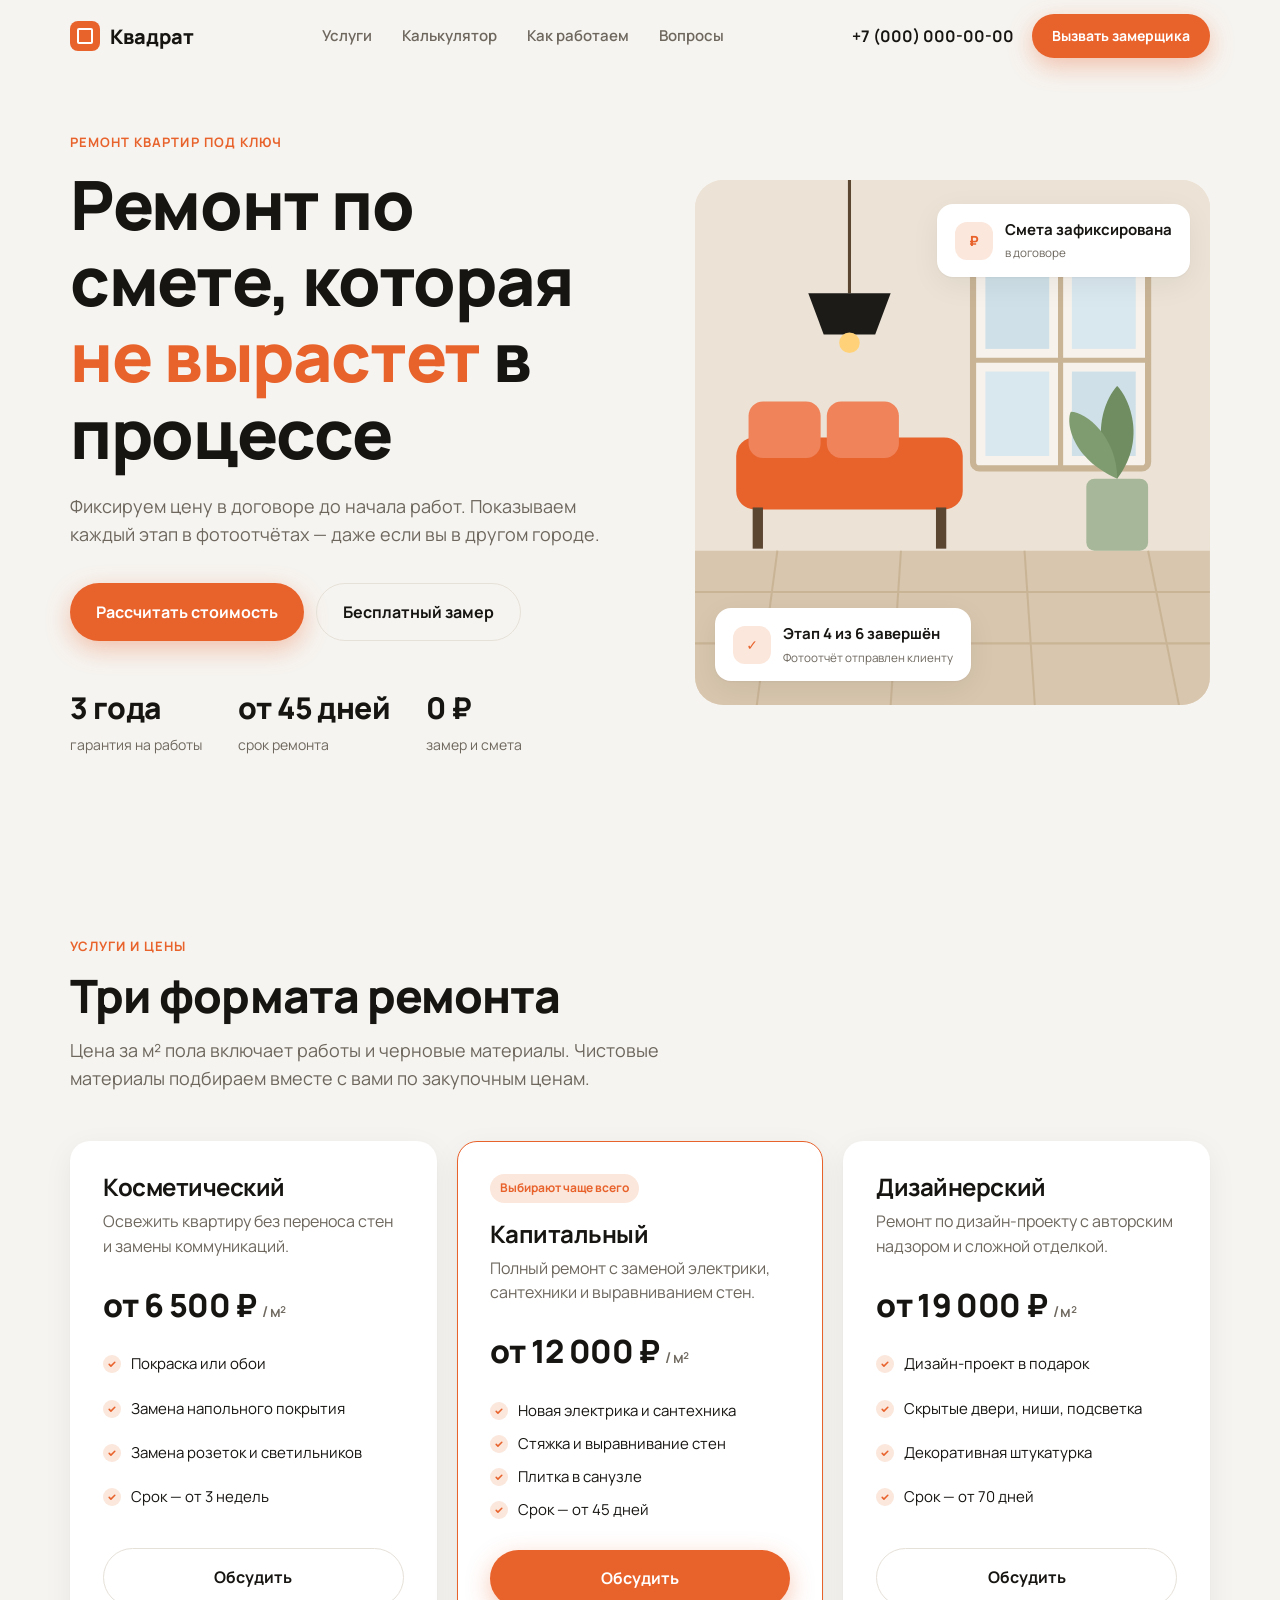
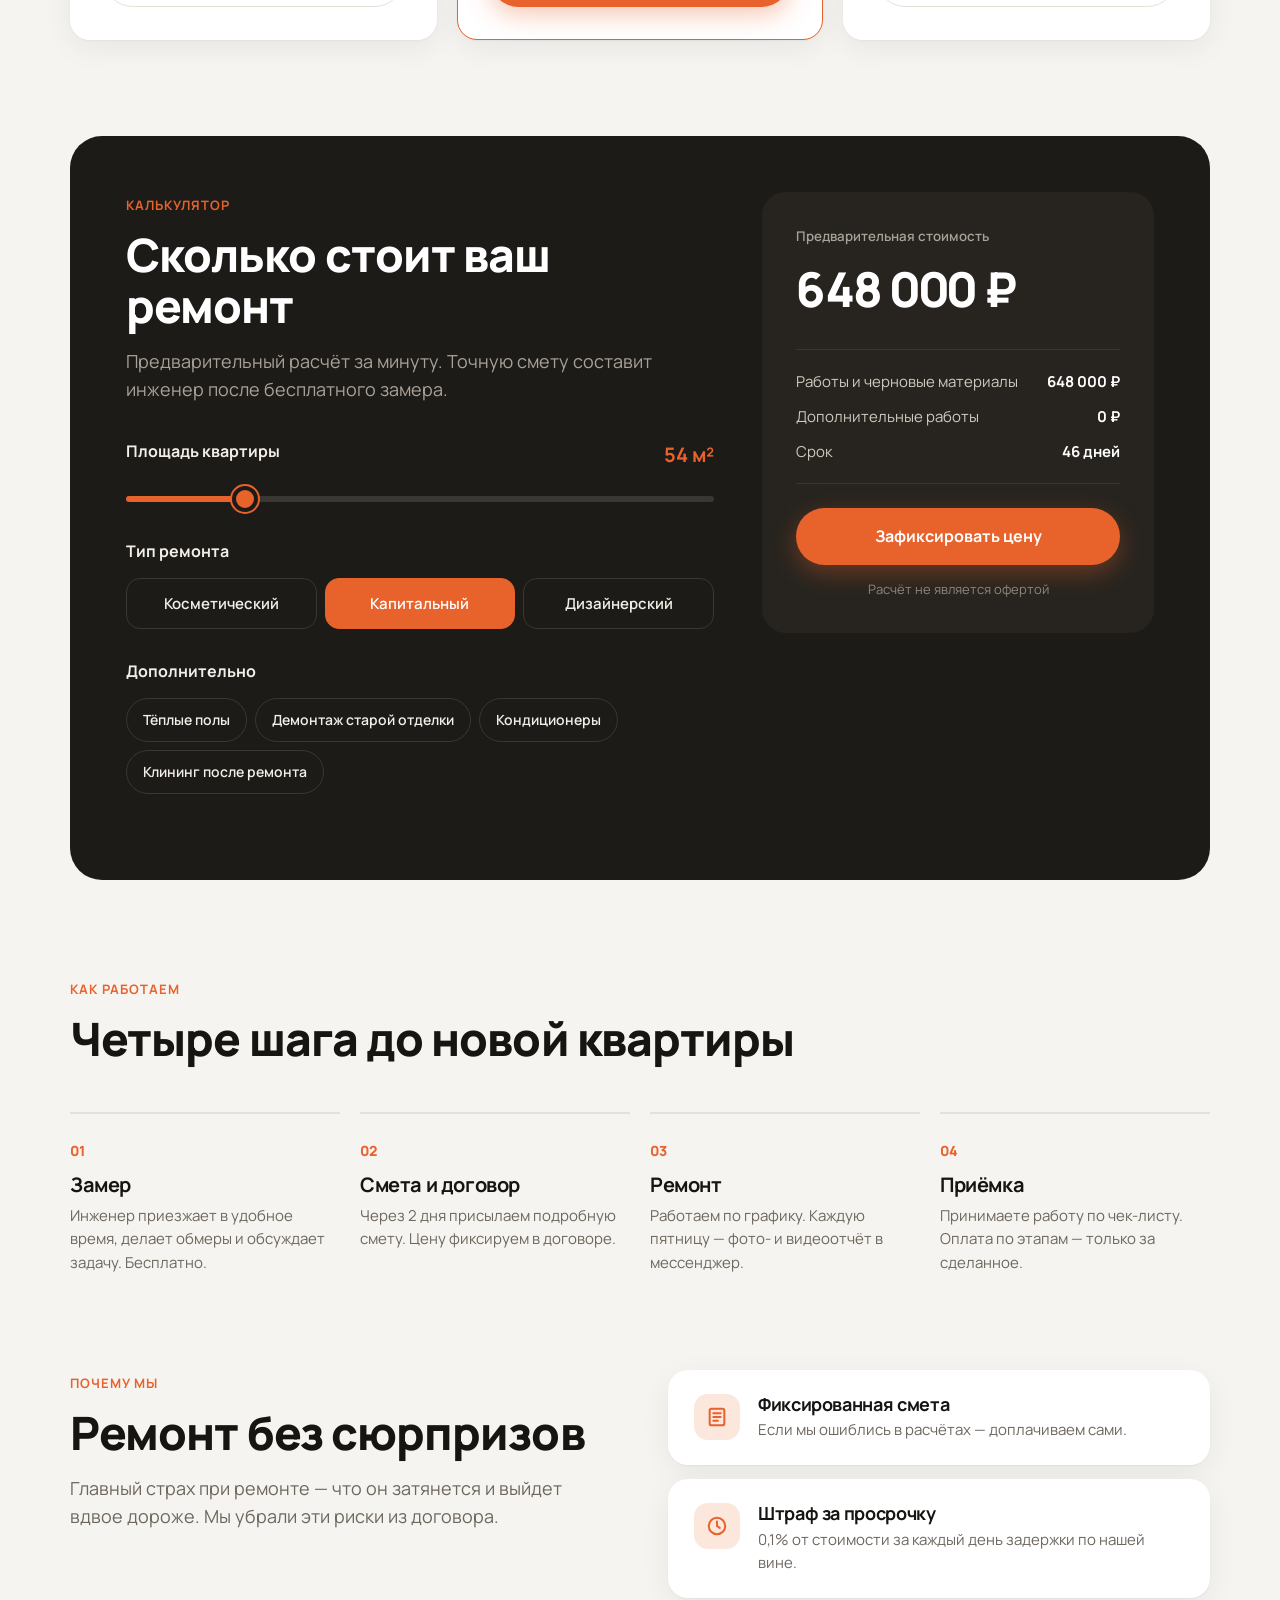
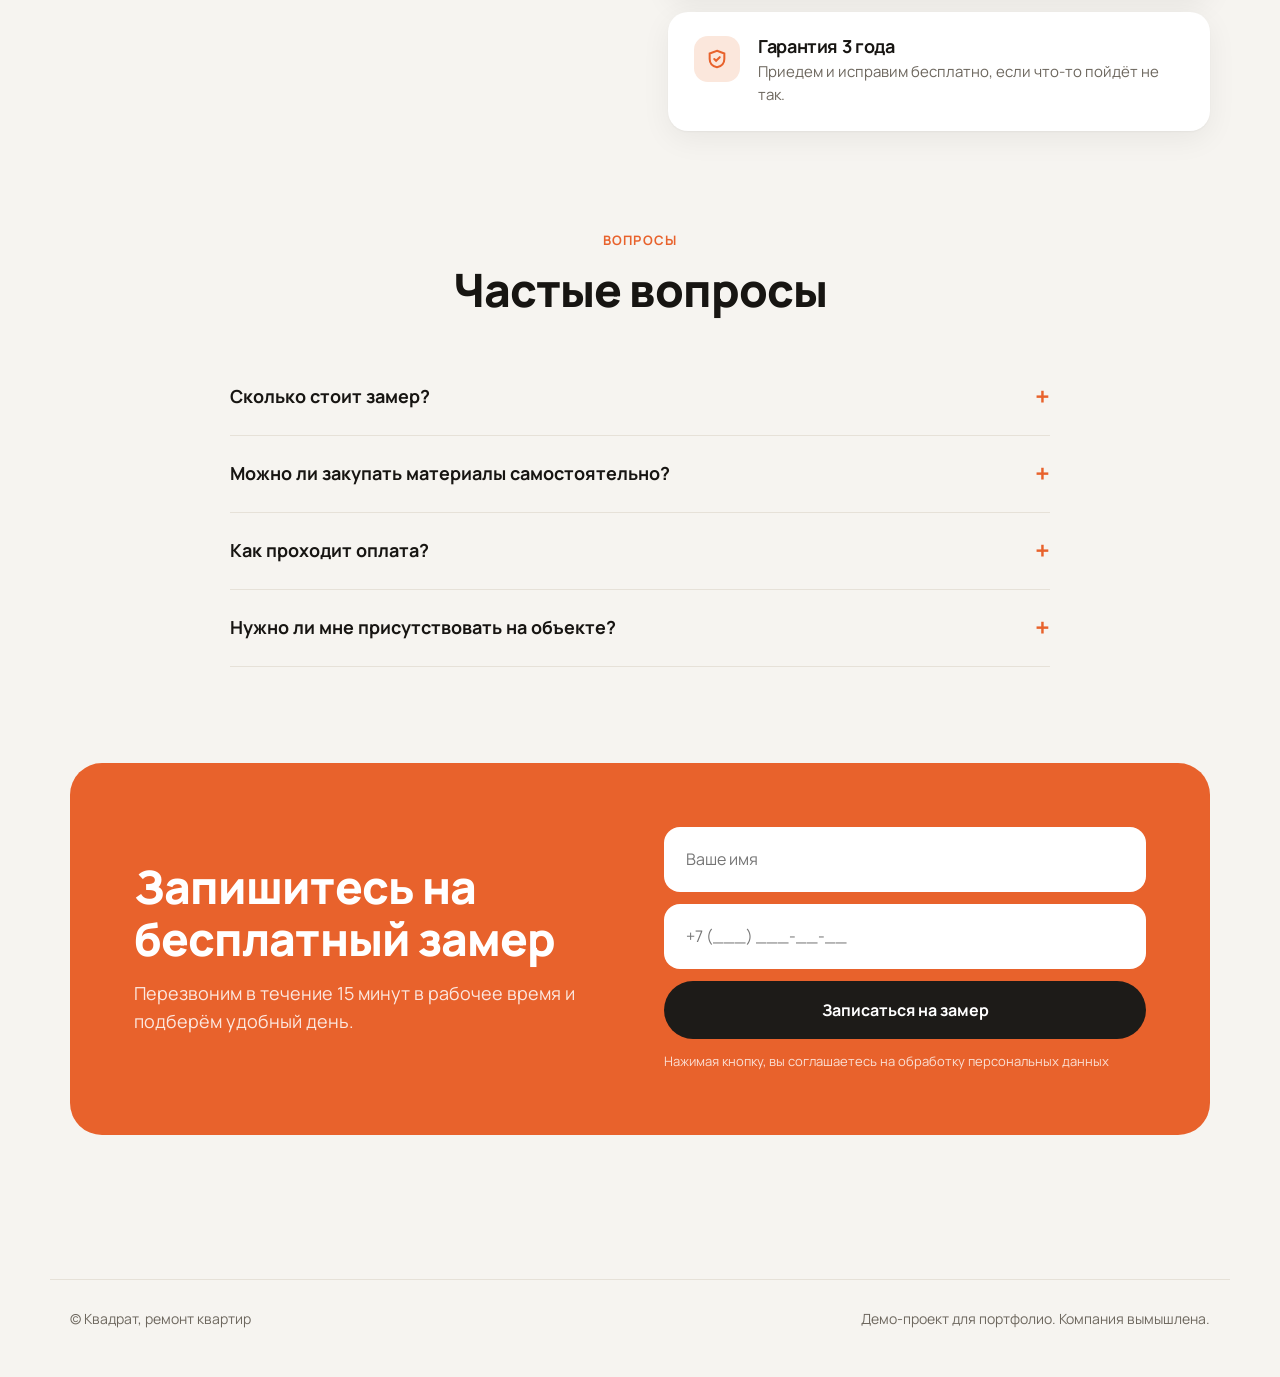
==== remont/index.html @ 20b85a07 "Портфолио: лендинг, Telegram-бот, парсер" ====
<!doctype html>
<html lang="ru">
<head>
<meta charset="utf-8">
<meta name="viewport" content="width=device-width, initial-scale=1">
<title>Квадрат — ремонт квартир под ключ</title>
<meta name="description" content="Ремонт квартир под ключ с фиксированной сметой. Рассчитайте стоимость онлайн за минуту.">
<link rel="preconnect" href="https://fonts.googleapis.com">
<link rel="preconnect" href="https://fonts.gstatic.com" crossorigin>
<link href="https://fonts.googleapis.com/css2?family=Manrope:wght@400;500;600;700;800&display=swap" rel="stylesheet">
<style>
:root{
  --bg:#f6f4f0; --surface:#fff; --ink:#171512; --muted:#6d675e; --line:#e6e1d8;
  --accent:#e8622c; --accent-ink:#fff; --accent-soft:#fbe7dc; --dark:#1d1b18;
  --radius:20px; --shadow:0 1px 2px rgba(23,21,18,.04),0 8px 30px rgba(23,21,18,.06);
}
*{box-sizing:border-box;margin:0;padding:0}
html{scroll-behavior:smooth}
html,body{overflow-x:hidden}
body{font-family:Manrope,system-ui,sans-serif;background:var(--bg);color:var(--ink);line-height:1.55;-webkit-font-smoothing:antialiased}
a{color:inherit;text-decoration:none}
img,svg{display:block;max-width:100%}
.wrap{max-width:1180px;margin:0 auto;padding:0 20px}
.btn{display:inline-flex;align-items:center;justify-content:center;gap:8px;padding:16px 26px;border-radius:999px;font-weight:700;font-size:16px;border:0;cursor:pointer;transition:transform .15s,box-shadow .15s,background .15s;font-family:inherit}
.btn-primary{background:var(--accent);color:var(--accent-ink);box-shadow:0 8px 24px rgba(232,98,44,.35)}
.btn-primary:hover{transform:translateY(-2px);box-shadow:0 12px 28px rgba(232,98,44,.42)}
.btn-ghost{background:transparent;border:1.5px solid var(--line);color:var(--ink)}
.btn-ghost:hover{border-color:var(--ink)}
.eyebrow{display:inline-block;font-size:13px;font-weight:700;letter-spacing:.08em;text-transform:uppercase;color:var(--accent);margin-bottom:14px}
h1,h2,h3{line-height:1.12;letter-spacing:-.02em}
h2{font-size:clamp(30px,4vw,46px);font-weight:800;margin-bottom:16px}
.lead{font-size:18px;color:var(--muted);max-width:620px}
section{padding:96px 0}

/* header */
header{position:sticky;top:0;z-index:50;background:rgba(246,244,240,.85);backdrop-filter:blur(12px);border-bottom:1px solid transparent;transition:border-color .2s}
header.scrolled{border-color:var(--line)}
.nav{display:flex;align-items:center;justify-content:space-between;height:72px}
.logo{display:flex;align-items:center;gap:10px;font-weight:800;font-size:20px}
.logo i{width:30px;height:30px;border-radius:8px;background:var(--accent);display:grid;place-items:center}
.logo i::after{content:"";width:12px;height:12px;border:2.5px solid #fff;border-radius:2px}
.menu{display:flex;gap:30px;font-weight:600;font-size:15px}
.menu a{color:var(--muted);transition:color .15s}
.menu a:hover{color:var(--ink)}
.nav-cta{display:flex;align-items:center;gap:18px}
.phone{font-weight:700}
.nav .btn{padding:11px 20px;font-size:14px}
.burger{display:none;width:44px;height:44px;border-radius:12px;border:1.5px solid var(--line);background:none;cursor:pointer}
.burger span{display:block;width:18px;height:2px;background:var(--ink);margin:4px auto;transition:.2s}

/* hero */
.hero{padding:56px 0 80px}
.hero-grid{display:grid;grid-template-columns:1.05fr .95fr;gap:56px;align-items:center}
.hero h1{font-size:clamp(38px,5.6vw,68px);font-weight:800;margin-bottom:22px}
.hero h1 em{font-style:normal;color:var(--accent)}
.hero .lead{margin-bottom:34px}
.hero-actions{display:flex;gap:12px;flex-wrap:wrap;margin-bottom:44px}
.facts{display:flex;gap:36px;flex-wrap:wrap}
.facts b{display:block;font-size:30px;font-weight:800;letter-spacing:-.02em}
.facts span{color:var(--muted);font-size:14px}
.hero-art{position:relative;aspect-ratio:1/1.02;border-radius:28px;overflow:hidden;background:linear-gradient(160deg,#efe6da,#e2d5c4)}
.hero-art svg{width:100%;height:100%}
.badge{position:absolute;background:var(--surface);border-radius:16px;padding:14px 18px;box-shadow:var(--shadow);font-size:14px;display:flex;gap:12px;align-items:center}
.badge b{display:block;font-size:15px}
.badge small{color:var(--muted)}
.badge .dot{width:38px;height:38px;border-radius:12px;background:var(--accent-soft);display:grid;place-items:center;color:var(--accent);font-weight:800}
.badge-1{left:20px;bottom:24px}
.badge-2{right:20px;top:24px}

/* services */
.cards{display:grid;grid-template-columns:repeat(3,1fr);gap:20px;margin-top:48px}
.card{background:var(--surface);border-radius:var(--radius);padding:32px;box-shadow:var(--shadow);display:flex;flex-direction:column;border:1.5px solid transparent;transition:border-color .2s,transform .2s}
.card:hover{transform:translateY(-4px)}
.card.featured{border-color:var(--accent)}
.card .tag{align-self:flex-start;font-size:12px;font-weight:700;padding:5px 10px;border-radius:999px;background:var(--accent-soft);color:var(--accent);margin-bottom:18px}
.card h3{font-size:24px;margin-bottom:8px}
.card p{color:var(--muted);margin-bottom:22px}
.price{font-size:32px;font-weight:800;letter-spacing:-.02em;margin-bottom:22px}
.price small{font-size:15px;color:var(--muted);font-weight:600}
.card ul{list-style:none;display:grid;gap:10px;margin-bottom:28px;flex:1}
.card li{display:flex;gap:10px;font-size:15px}
.card li::before{content:"";flex:none;width:18px;height:18px;margin-top:3px;border-radius:50%;background:var(--accent-soft) url("data:image/svg+xml,%3Csvg xmlns='http://www.w3.org/2000/svg' viewBox='0 0 20 20'%3E%3Cpath d='M6 10.5l2.5 2.5L14 7.5' fill='none' stroke='%23e8622c' stroke-width='2.2' stroke-linecap='round' stroke-linejoin='round'/%3E%3C/svg%3E") center/14px no-repeat}

/* calculator */
.calc{background:var(--dark);color:#f3efe8;border-radius:32px;padding:56px;display:grid;grid-template-columns:1.2fr .8fr;gap:48px}
.calc h2{color:#fff}
.calc .lead{color:#a8a197;margin-bottom:36px}
.field{margin-bottom:30px}
.field-label{display:flex;justify-content:space-between;font-weight:700;margin-bottom:14px}
.field-label output{color:var(--accent);font-size:20px}
input[type=range]{width:100%;appearance:none;height:6px;border-radius:6px;background:#3a3732;outline:none}
input[type=range]::-webkit-slider-thumb{appearance:none;width:26px;height:26px;border-radius:50%;background:var(--accent);border:4px solid var(--dark);box-shadow:0 0 0 2px var(--accent);cursor:pointer}
input[type=range]::-moz-range-thumb{width:20px;height:20px;border-radius:50%;background:var(--accent);border:4px solid var(--dark);cursor:pointer}
.seg{display:grid;grid-template-columns:repeat(3,1fr);gap:8px}
.seg label,.chips label{cursor:pointer}
.seg input,.chips input{position:absolute;opacity:0;pointer-events:none}
.seg span{display:block;text-align:center;padding:13px 8px;border-radius:14px;border:1.5px solid #3a3732;font-weight:600;font-size:15px;transition:.15s}
.seg input:checked+span{background:var(--accent);border-color:var(--accent);color:#fff}
.seg input:focus-visible+span,.chips input:focus-visible+span{outline:2px solid #fff;outline-offset:2px}
.chips{display:flex;flex-wrap:wrap;gap:8px}
.chips span{display:inline-block;padding:10px 16px;border-radius:999px;border:1.5px solid #3a3732;font-size:14px;font-weight:600;transition:.15s}
.chips input:checked+span{border-color:var(--accent);color:var(--accent);background:rgba(232,98,44,.08)}
.result{background:#27241f;border-radius:24px;padding:34px;display:flex;flex-direction:column;align-self:start;position:sticky;top:96px}
.result small{color:#a8a197;font-weight:600}
.total{font-size:clamp(36px,4vw,48px);font-weight:800;letter-spacing:-.03em;color:#fff;margin:6px 0 22px;font-variant-numeric:tabular-nums}
.rows{display:grid;gap:12px;padding:20px 0;border-top:1px solid #3a3732;border-bottom:1px solid #3a3732;margin-bottom:24px;font-size:15px}
.rows div{display:flex;justify-content:space-between;color:#cfc8bd}
.rows b{color:#fff;white-space:nowrap;padding-left:12px}
.result .note{font-size:13px;color:#8d867b;margin-top:14px;text-align:center}

/* steps */
.steps{display:grid;grid-template-columns:repeat(4,1fr);gap:20px;margin-top:48px;counter-reset:s}
.step{padding-top:26px;border-top:2px solid var(--line);position:relative}
.step::before{counter-increment:s;content:"0" counter(s);font-weight:800;color:var(--accent);font-size:14px;display:block;margin-bottom:12px}
.step h3{font-size:20px;margin-bottom:8px}
.step p{color:var(--muted);font-size:15px}

/* guarantees */
.split{display:grid;grid-template-columns:1fr 1fr;gap:56px;align-items:start}
.list-big{display:grid;gap:14px}
.gitem{background:var(--surface);border-radius:var(--radius);padding:24px 26px;box-shadow:var(--shadow);display:flex;gap:18px}
.gitem .ico{flex:none;width:46px;height:46px;border-radius:14px;background:var(--accent-soft);display:grid;place-items:center}
.gitem h3{font-size:18px;margin-bottom:4px}
.gitem p{color:var(--muted);font-size:15px}

/* faq */
.faq{max-width:820px;margin:44px auto 0}
.faq details{border-bottom:1px solid var(--line)}
.faq summary{list-style:none;cursor:pointer;padding:24px 0;font-weight:700;font-size:18px;display:flex;justify-content:space-between;gap:20px}
.faq summary::-webkit-details-marker{display:none}
.faq summary::after{content:"+";font-size:26px;line-height:1;color:var(--accent);transition:transform .2s}
.faq details[open] summary::after{transform:rotate(45deg)}
.faq details p{padding:0 0 24px;color:var(--muted);max-width:700px}

/* form */
.cta{background:var(--accent);color:#fff;border-radius:32px;padding:64px;display:grid;grid-template-columns:1fr 1fr;gap:48px;align-items:center}
.cta h2{color:#fff}
.cta p{color:rgba(255,255,255,.85);font-size:18px}
form{display:grid;gap:12px}
.inp{width:100%;padding:18px 20px;border-radius:16px;border:2px solid transparent;font:inherit;font-size:16px;background:#fff;color:var(--ink);outline:none;transition:border-color .15s}
.inp:focus{border-color:var(--dark)}
.inp.err{border-color:#7a1d00;background:#fff4ef}
form .btn{background:var(--dark);color:#fff;padding:18px}
form .btn:hover{transform:translateY(-2px)}
.agree{font-size:13px;color:rgba(255,255,255,.8)}
.ok{display:none;background:rgba(255,255,255,.14);border-radius:20px;padding:30px;text-align:center}
.ok b{display:block;font-size:22px;margin-bottom:6px}

footer{padding:48px 0;color:var(--muted);font-size:14px}
.foot{display:flex;justify-content:space-between;flex-wrap:wrap;gap:16px;border-top:1px solid var(--line);padding-top:28px}

.reveal{opacity:0;transform:translateY(24px);transition:opacity .7s,transform .7s}
.reveal.in{opacity:1;transform:none}

@media (max-width:960px){
  .menu,.phone{display:none}
  .burger{display:block}
  .menu.open{display:flex;position:absolute;top:72px;left:0;right:0;flex-direction:column;gap:0;background:var(--bg);border-bottom:1px solid var(--line);padding:8px 20px 20px}
  .menu.open a{padding:14px 0;font-size:18px;color:var(--ink)}
  .hero-grid,.calc,.split,.cta{grid-template-columns:minmax(0,1fr)}
  .seg span{font-size:13px;padding:12px 4px}
  .cards{grid-template-columns:1fr}
  .steps{grid-template-columns:1fr 1fr}
  .calc,.cta{padding:32px 22px;border-radius:24px}
  .result{position:static}
  section{padding:68px 0}
}
@media (max-width:560px){
  .nav .btn{display:none}
  .steps{grid-template-columns:1fr}
  .facts{gap:24px}
  .badge-2{display:none}
}
@media (prefers-reduced-motion:reduce){*{transition:none!important;scroll-behavior:auto!important}.reveal{opacity:1;transform:none}}
</style>
</head>
<body>

<header id="top">
  <div class="wrap nav">
    <a href="#" class="logo"><i></i>Квадрат</a>
    <nav class="menu" id="menu">
      <a href="#services">Услуги</a>
      <a href="#calc">Калькулятор</a>
      <a href="#how">Как работаем</a>
      <a href="#faq">Вопросы</a>
    </nav>
    <div class="nav-cta">
      <a class="phone" href="tel:+70000000000">+7 (000) 000-00-00</a>
      <a class="btn btn-primary" href="#form">Вызвать замерщика</a>
      <button class="burger" id="burger" aria-label="Меню"><span></span><span></span><span></span></button>
    </div>
  </div>
</header>

<section class="hero">
  <div class="wrap hero-grid">
    <div class="reveal">
      <span class="eyebrow">Ремонт квартир под ключ</span>
      <h1>Ремонт по смете, которая <em>не вырастет</em> в процессе</h1>
      <p class="lead">Фиксируем цену в договоре до начала работ. Показываем каждый этап в фотоотчётах — даже если вы в другом городе.</p>
      <div class="hero-actions">
        <a class="btn btn-primary" href="#calc">Рассчитать стоимость</a>
        <a class="btn btn-ghost" href="#form">Бесплатный замер</a>
      </div>
      <div class="facts">
        <div><b>3 года</b><span>гарантия на работы</span></div>
        <div><b>от 45 дней</b><span>срок ремонта</span></div>
        <div><b>0 ₽</b><span>замер и смета</span></div>
      </div>
    </div>
    <div class="hero-art reveal" aria-hidden="true">
      <svg viewBox="0 0 500 510" preserveAspectRatio="xMidYMid slice">
        <rect width="500" height="510" fill="#ece3d6"/>
        <rect y="360" width="500" height="150" fill="#d8c6ae"/>
        <g stroke="#c9b496" stroke-width="2">
          <line x1="0" y1="400" x2="500" y2="400"/><line x1="0" y1="450" x2="500" y2="450"/>
          <line x1="80" y1="360" x2="60" y2="510"/><line x1="200" y1="360" x2="190" y2="510"/><line x1="320" y1="360" x2="330" y2="510"/><line x1="440" y1="360" x2="470" y2="510"/>
        </g>
        <rect x="270" y="70" width="170" height="210" rx="6" fill="#f7f3ec" stroke="#c9b496" stroke-width="6"/>
        <line x1="355" y1="70" x2="355" y2="280" stroke="#c9b496" stroke-width="5"/>
        <line x1="270" y1="175" x2="440" y2="175" stroke="#c9b496" stroke-width="5"/>
        <rect x="282" y="82" width="62" height="82" fill="#cfe0e8"/><rect x="366" y="82" width="62" height="82" fill="#d9e7ee"/>
        <rect x="282" y="186" width="62" height="82" fill="#d9e7ee"/><rect x="366" y="186" width="62" height="82" fill="#cfe0e8"/>
        <rect x="40" y="250" width="220" height="70" rx="18" fill="#e8622c"/>
        <rect x="52" y="215" width="70" height="55" rx="14" fill="#f0835a"/>
        <rect x="128" y="215" width="70" height="55" rx="14" fill="#f0835a"/>
        <rect x="56" y="318" width="10" height="40" fill="#5b4632"/><rect x="234" y="318" width="10" height="40" fill="#5b4632"/>
        <line x1="150" y1="0" x2="150" y2="110" stroke="#5b4632" stroke-width="3"/>
        <path d="M110 110h80l-15 40h-50z" fill="#1d1b18"/>
        <circle cx="150" cy="158" r="10" fill="#ffd27a"/>
        <rect x="380" y="290" width="60" height="70" rx="8" fill="#a7b89a"/>
        <path d="M410 290c-30-40-10-80 0-90 10 10 30 50 0 90z" fill="#6f8d61"/>
        <path d="M410 290c-45-20-50-55-45-65 15 0 45 25 45 65z" fill="#7f9c70"/>
      </svg>
      <div class="badge badge-1"><div class="dot">✓</div><div><b>Этап 4 из 6 завершён</b><small>Фотоотчёт отправлен клиенту</small></div></div>
      <div class="badge badge-2"><div class="dot">₽</div><div><b>Смета зафиксирована</b><small>в договоре</small></div></div>
    </div>
  </div>
</section>

<section id="services">
  <div class="wrap">
    <div class="reveal">
      <span class="eyebrow">Услуги и цены</span>
      <h2>Три формата ремонта</h2>
      <p class="lead">Цена за м² пола включает работы и черновые материалы. Чистовые материалы подбираем вместе с вами по закупочным ценам.</p>
    </div>
    <div class="cards">
      <article class="card reveal">
        <h3>Косметический</h3>
        <p>Освежить квартиру без переноса стен и замены коммуникаций.</p>
        <div class="price">от 6 500 ₽ <small>/ м²</small></div>
        <ul><li>Покраска или обои</li><li>Замена напольного покрытия</li><li>Замена розеток и светильников</li><li>Срок — от 3 недель</li></ul>
        <a class="btn btn-ghost" href="#form">Обсудить</a>
      </article>
      <article class="card featured reveal">
        <span class="tag">Выбирают чаще всего</span>
        <h3>Капитальный</h3>
        <p>Полный ремонт с заменой электрики, сантехники и выравниванием стен.</p>
        <div class="price">от 12 000 ₽ <small>/ м²</small></div>
        <ul><li>Новая электрика и сантехника</li><li>Стяжка и выравнивание стен</li><li>Плитка в санузле</li><li>Срок — от 45 дней</li></ul>
        <a class="btn btn-primary" href="#form">Обсудить</a>
      </article>
      <article class="card reveal">
        <h3>Дизайнерский</h3>
        <p>Ремонт по дизайн-проекту с авторским надзором и сложной отделкой.</p>
        <div class="price">от 19 000 ₽ <small>/ м²</small></div>
        <ul><li>Дизайн-проект в подарок</li><li>Скрытые двери, ниши, подсветка</li><li>Декоративная штукатурка</li><li>Срок — от 70 дней</li></ul>
        <a class="btn btn-ghost" href="#form">Обсудить</a>
      </article>
    </div>
  </div>
</section>

<section id="calc" style="padding-top:0">
  <div class="wrap">
    <div class="calc reveal">
      <div>
        <span class="eyebrow">Калькулятор</span>
        <h2>Сколько стоит ваш ремонт</h2>
        <p class="lead">Предварительный расчёт за минуту. Точную смету составит инженер после бесплатного замера.</p>

        <div class="field">
          <div class="field-label"><span>Площадь квартиры</span><output id="areaOut">54 м²</output></div>
          <input type="range" id="area" min="20" max="200" step="1" value="54" aria-label="Площадь квартиры">
        </div>
        <div class="field">
          <div class="field-label"><span>Тип ремонта</span></div>
          <div class="seg">
            <label><input type="radio" name="type" value="6500" data-days="0.45"><span>Косметический</span></label>
            <label><input type="radio" name="type" value="12000" data-days="0.85" checked><span>Капитальный</span></label>
            <label><input type="radio" name="type" value="19000" data-days="1.3"><span>Дизайнерский</span></label>
          </div>
        </div>
        <div class="field">
          <div class="field-label"><span>Дополнительно</span></div>
          <div class="chips">
            <label><input type="checkbox" value="0.08" data-name="Тёплые полы"><span>Тёплые полы</span></label>
            <label><input type="checkbox" value="0.06" data-name="Демонтаж"><span>Демонтаж старой отделки</span></label>
            <label><input type="checkbox" value="0.10" data-name="Кондиционирование"><span>Кондиционеры</span></label>
            <label><input type="checkbox" value="0.05" data-name="Уборка"><span>Клининг после ремонта</span></label>
          </div>
        </div>
      </div>
      <aside class="result" aria-live="polite">
        <small>Предварительная стоимость</small>
        <div class="total" id="total">648 000 ₽</div>
        <div class="rows">
          <div><span>Работы и черновые материалы</span><b id="base">648 000 ₽</b></div>
          <div><span>Дополнительные работы</span><b id="extra">0 ₽</b></div>
          <div><span>Срок</span><b id="days">46 дней</b></div>
        </div>
        <a class="btn btn-primary" href="#form" id="calcCta">Зафиксировать цену</a>
        <p class="note">Расчёт не является офертой</p>
      </aside>
    </div>
  </div>
</section>

<section id="how" style="padding-top:0">
  <div class="wrap">
    <div class="reveal">
      <span class="eyebrow">Как работаем</span>
      <h2>Четыре шага до новой квартиры</h2>
    </div>
    <div class="steps">
      <div class="step reveal"><h3>Замер</h3><p>Инженер приезжает в удобное время, делает обмеры и обсуждает задачу. Бесплатно.</p></div>
      <div class="step reveal"><h3>Смета и договор</h3><p>Через 2 дня присылаем подробную смету. Цену фиксируем в договоре.</p></div>
      <div class="step reveal"><h3>Ремонт</h3><p>Работаем по графику. Каждую пятницу — фото- и видеоотчёт в мессенджер.</p></div>
      <div class="step reveal"><h3>Приёмка</h3><p>Принимаете работу по чек-листу. Оплата по этапам — только за сделанное.</p></div>
    </div>
  </div>
</section>

<section style="padding-top:0">
  <div class="wrap split">
    <div class="reveal">
      <span class="eyebrow">Почему мы</span>
      <h2>Ремонт без сюрпризов</h2>
      <p class="lead">Главный страх при ремонте — что он затянется и выйдет вдвое дороже. Мы убрали эти риски из договора.</p>
    </div>
    <div class="list-big">
      <div class="gitem reveal"><div class="ico"><svg width="22" height="22" viewBox="0 0 24 24" fill="none" stroke="#e8622c" stroke-width="2.2" stroke-linecap="round"><rect x="4" y="3" width="16" height="18" rx="2"/><path d="M8 8h8M8 12h8M8 16h5"/></svg></div><div><h3>Фиксированная смета</h3><p>Если мы ошиблись в расчётах — доплачиваем сами.</p></div></div>
      <div class="gitem reveal"><div class="ico"><svg width="22" height="22" viewBox="0 0 24 24" fill="none" stroke="#e8622c" stroke-width="2.2" stroke-linecap="round"><circle cx="12" cy="12" r="9"/><path d="M12 7v5l3 2"/></svg></div><div><h3>Штраф за просрочку</h3><p>0,1% от стоимости за каждый день задержки по нашей вине.</p></div></div>
      <div class="gitem reveal"><div class="ico"><svg width="22" height="22" viewBox="0 0 24 24" fill="none" stroke="#e8622c" stroke-width="2.2" stroke-linecap="round"><path d="M12 3l8 3v6c0 5-3.5 8-8 9-4.5-1-8-4-8-9V6z"/><path d="M9 12l2 2 4-4"/></svg></div><div><h3>Гарантия 3 года</h3><p>Приедем и исправим бесплатно, если что-то пойдёт не так.</p></div></div>
    </div>
  </div>
</section>

<section id="faq" style="padding-top:0">
  <div class="wrap">
    <div class="reveal" style="text-align:center">
      <span class="eyebrow">Вопросы</span>
      <h2>Частые вопросы</h2>
    </div>
    <div class="faq">
      <details><summary>Сколько стоит замер?</summary><p>Замер и составление сметы бесплатны и ни к чему не обязывают.</p></details>
      <details><summary>Можно ли закупать материалы самостоятельно?</summary><p>Да. Мы дадим точный список с количеством, чтобы ничего не пришлось докупать. Или закупим сами по закупочным ценам с чеками.</p></details>
      <details><summary>Как проходит оплата?</summary><p>По этапам: вы платите за следующий этап только после приёмки предыдущего. Предоплата — 10% на черновые материалы.</p></details>
      <details><summary>Нужно ли мне присутствовать на объекте?</summary><p>Нет. Еженедельные фото- и видеоотчёты и онлайн-приёмка позволяют вести ремонт удалённо.</p></details>
    </div>
  </div>
</section>

<section id="form" style="padding-top:0">
  <div class="wrap">
    <div class="cta reveal">
      <div>
        <h2>Запишитесь на бесплатный замер</h2>
        <p>Перезвоним в течение 15 минут в рабочее время и подберём удобный день.</p>
      </div>
      <div>
        <form id="lead" novalidate>
          <input class="inp" name="name" placeholder="Ваше имя" autocomplete="name">
          <input class="inp" name="phone" type="tel" placeholder="+7 (___) ___-__-__" autocomplete="tel">
          <input class="inp" name="calc" type="hidden">
          <button class="btn" type="submit">Записаться на замер</button>
          <span class="agree">Нажимая кнопку, вы соглашаетесь на обработку персональных данных</span>
        </form>
        <div class="ok" id="ok"><b>Заявка принята!</b>Перезвоним в течение 15 минут.</div>
      </div>
    </div>
  </div>
</section>

<footer>
  <div class="wrap foot">
    <span>© Квадрат, ремонт квартир</span>
    <span>Демо-проект для портфолио. Компания вымышлена.</span>
  </div>
</footer>

<script>
const $ = s => document.querySelector(s);
const rub = n => Math.round(n).toLocaleString('ru-RU') + ' ₽';

// шапка и мобильное меню
addEventListener('scroll', () => $('#top').classList.toggle('scrolled', scrollY > 10), {passive:true});
$('#burger').onclick = () => $('#menu').classList.toggle('open');
document.querySelectorAll('#menu a').forEach(a => a.onclick = () => $('#menu').classList.remove('open'));

// калькулятор
function calc(){
  const area = +$('#area').value;
  const type = document.querySelector('input[name=type]:checked');
  const base = area * +type.value;
  let k = 0, names = [];
  document.querySelectorAll('.chips input:checked').forEach(c => { k += +c.value; names.push(c.dataset.name); });
  const extra = base * k;
  const days = Math.max(14, Math.round(area * +type.dataset.days));
  $('#areaOut').textContent = area + ' м²';
  $('#base').textContent = rub(base);
  $('#extra').textContent = rub(extra);
  $('#total').textContent = rub(base + extra);
  $('#days').textContent = days + ' ' + (days % 10 === 1 && days % 100 !== 11 ? 'день' : [2,3,4].includes(days % 10) && ![12,13,14].includes(days % 100) ? 'дня' : 'дней');
  const pct = (area - 20) / 180 * 100;
  $('#area').style.background = `linear-gradient(90deg,#e8622c ${pct}%,#3a3732 ${pct}%)`;
  $('[name=calc]').value = `${area} м², ${type.parentElement.textContent.trim()}, ${names.join(', ') || 'без доп.'}: ${rub(base + extra)}`;
}
document.querySelectorAll('#calc input').forEach(i => i.addEventListener('input', calc));
calc();

// маска телефона
const phone = $('[name=phone]');
phone.addEventListener('input', () => {
  let d = phone.value.replace(/\D/g, '').replace(/^[78]/, '').slice(0, 10);
  let r = '+7';
  if (d.length) r += ' (' + d.slice(0, 3);
  if (d.length >= 3) r += ') ' + d.slice(3, 6);
  if (d.length >= 6) r += '-' + d.slice(6, 8);
  if (d.length >= 8) r += '-' + d.slice(8, 10);
  phone.value = r;
});

// форма
$('#lead').addEventListener('submit', e => {
  e.preventDefault();
  const name = $('[name=name]'), okName = name.value.trim().length > 1;
  const okPhone = phone.value.replace(/\D/g, '').length === 11;
  name.classList.toggle('err', !okName);
  phone.classList.toggle('err', !okPhone);
  if (!okName || !okPhone) return;
  // здесь заявка уходит в Telegram/CRM заказчика
  $('#lead').style.display = 'none';
  $('#ok').style.display = 'block';
});

// плавное появление блоков
const io = new IntersectionObserver(es => es.forEach(e => { if (e.isIntersecting) { e.target.classList.add('in'); io.unobserve(e.target); } }), {threshold: .12});
document.querySelectorAll('.reveal').forEach(el => io.observe(el));
</script>
</body>
</html>
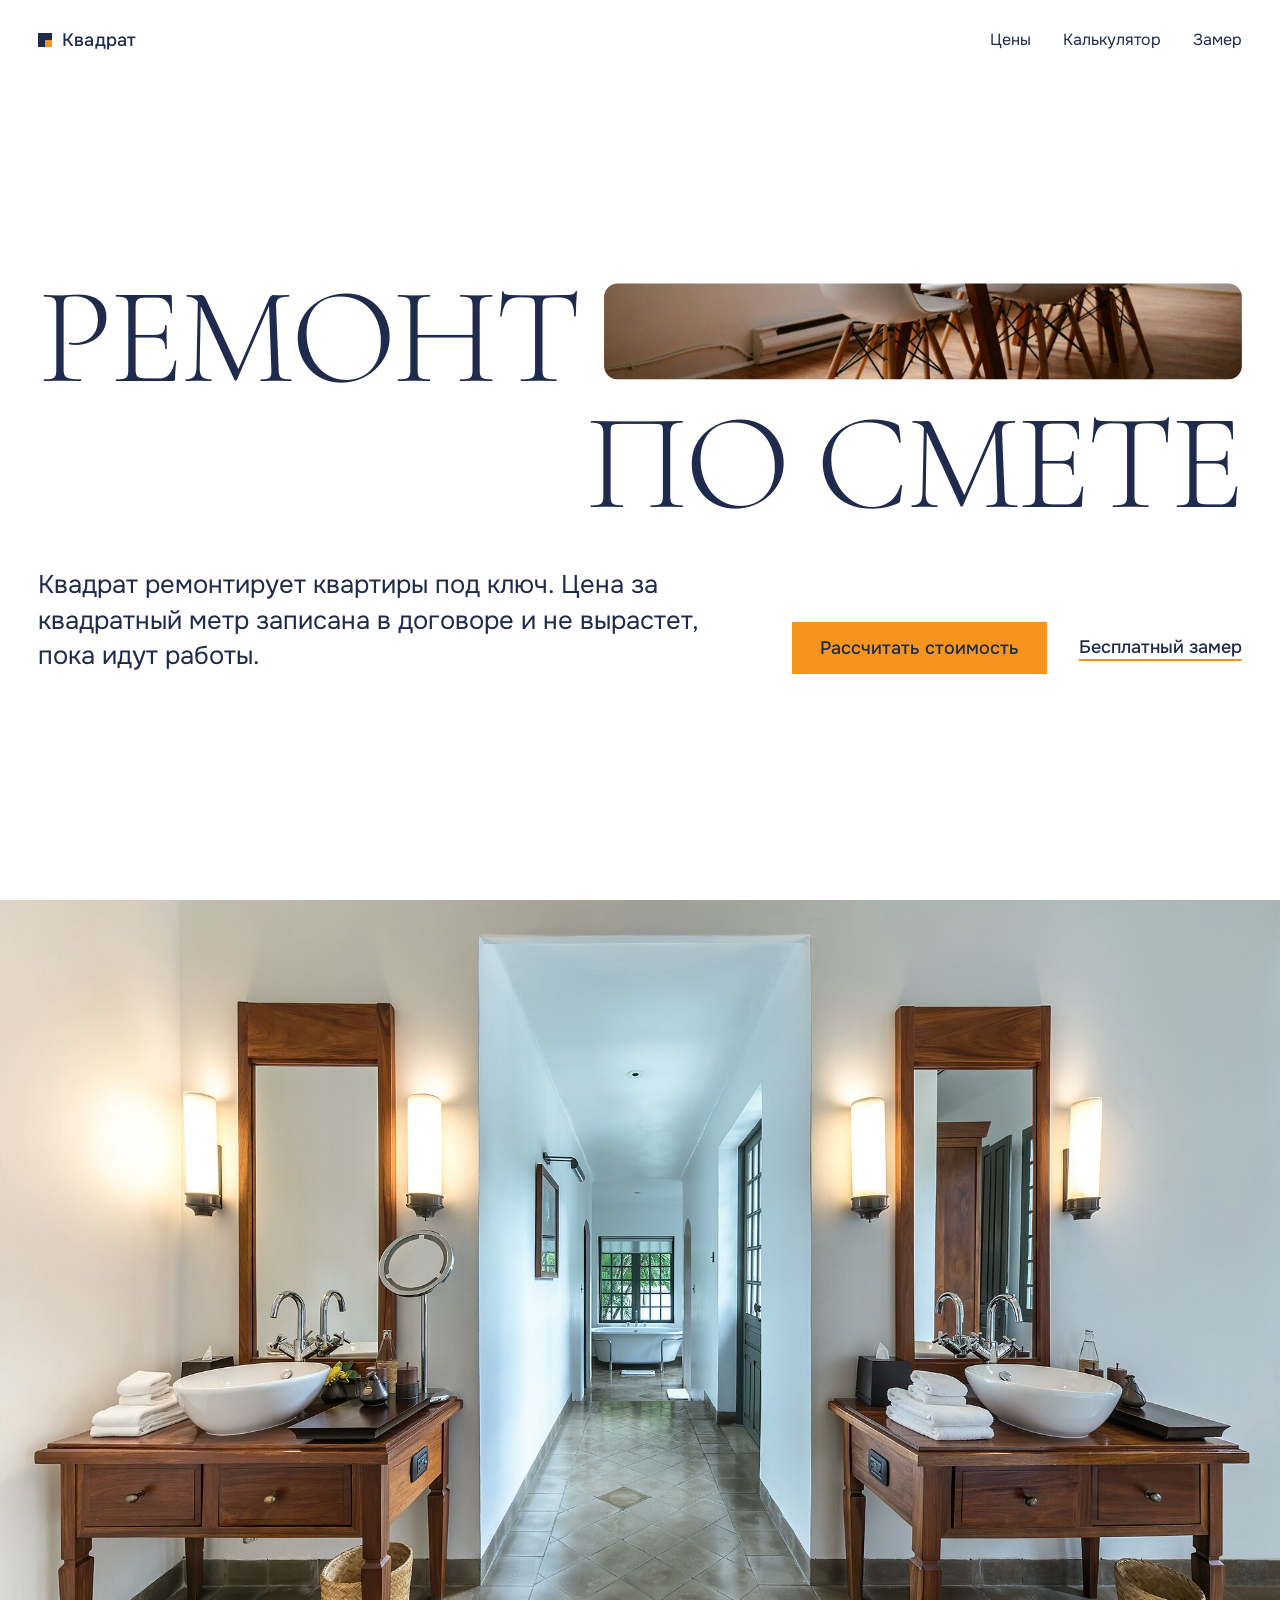
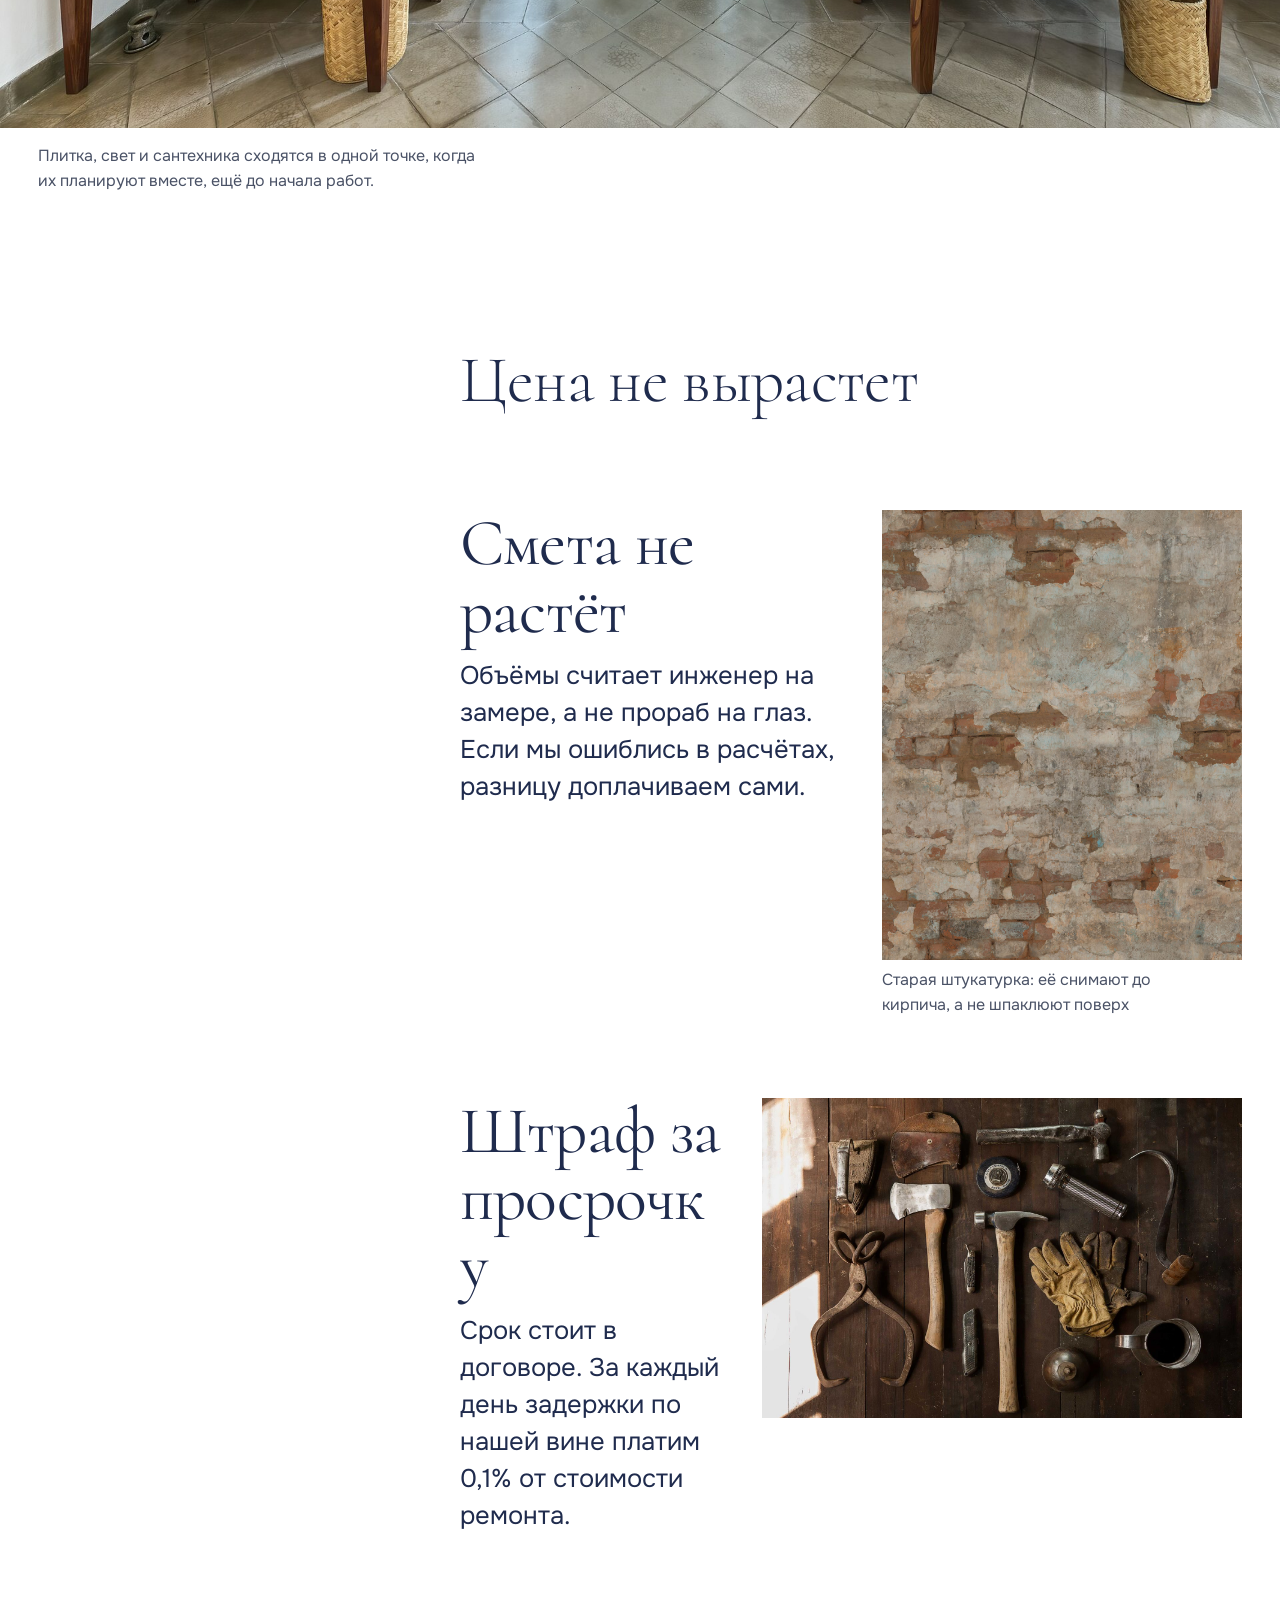
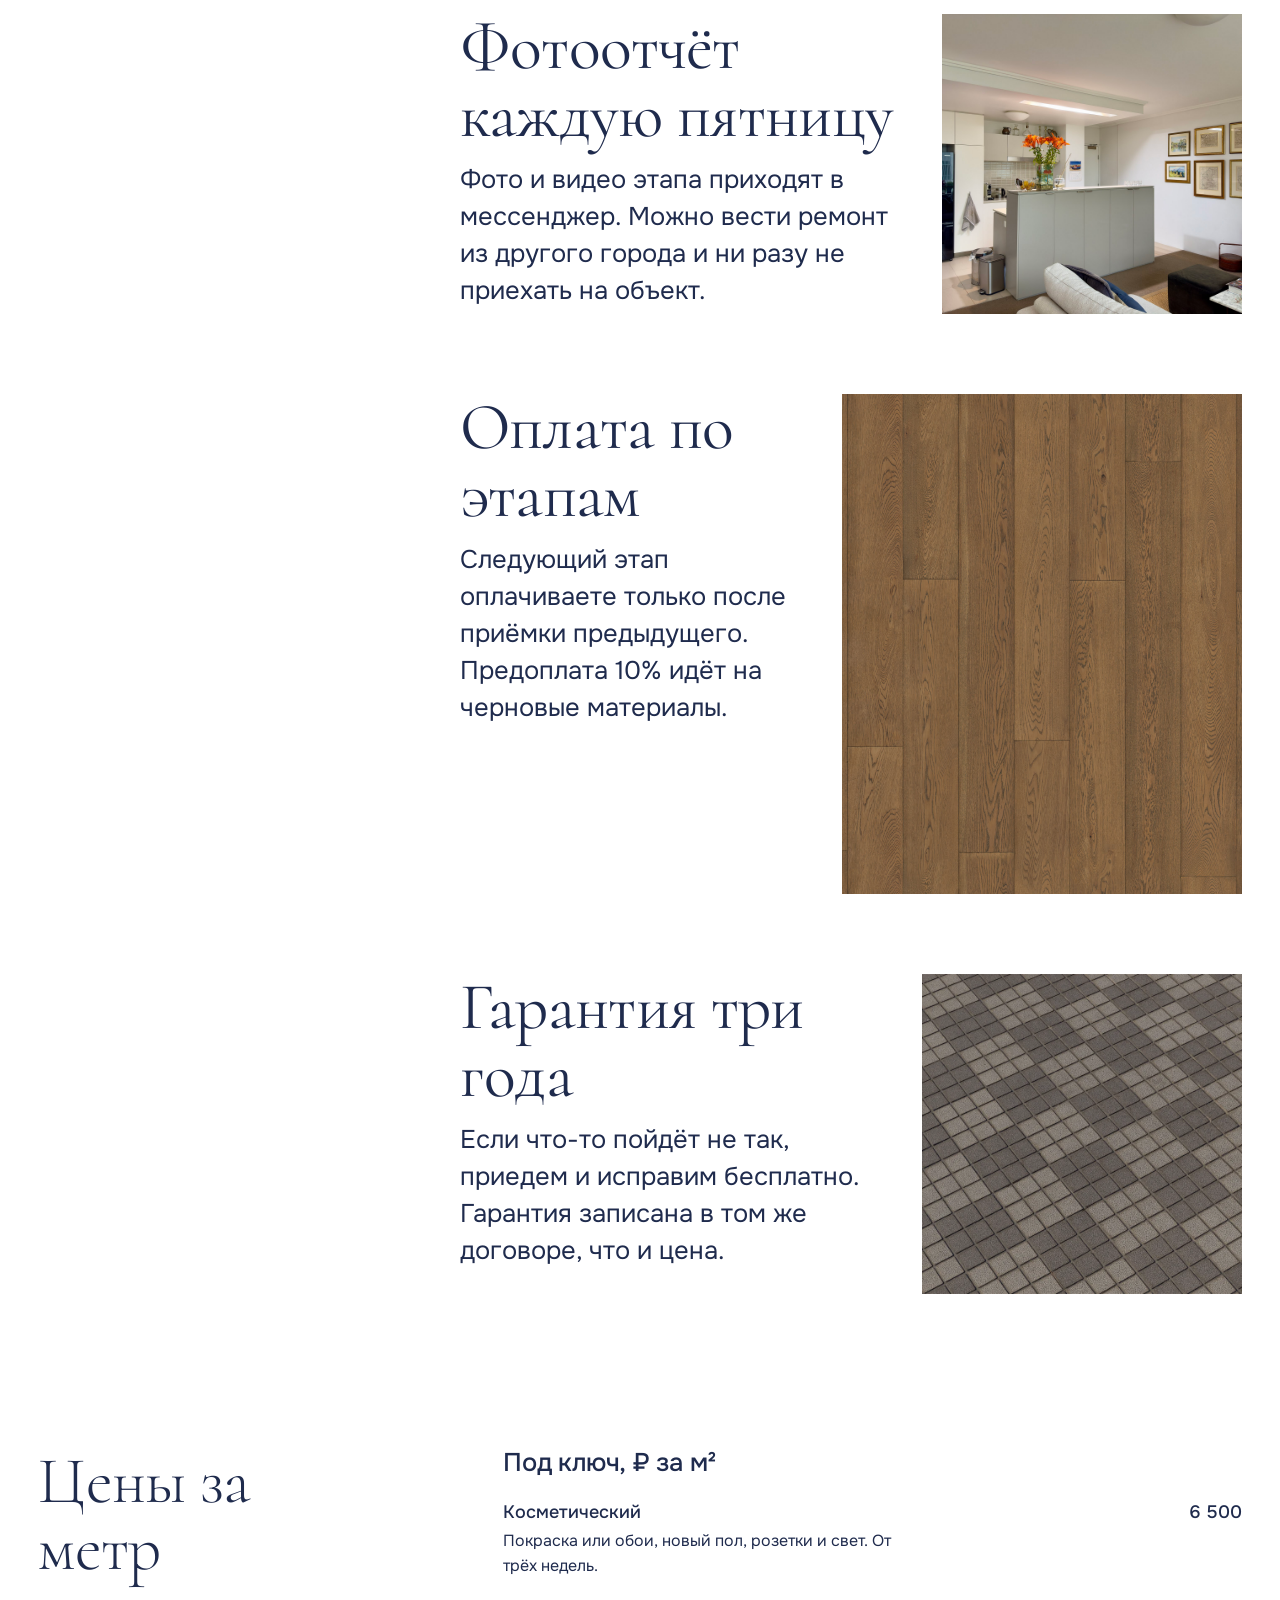
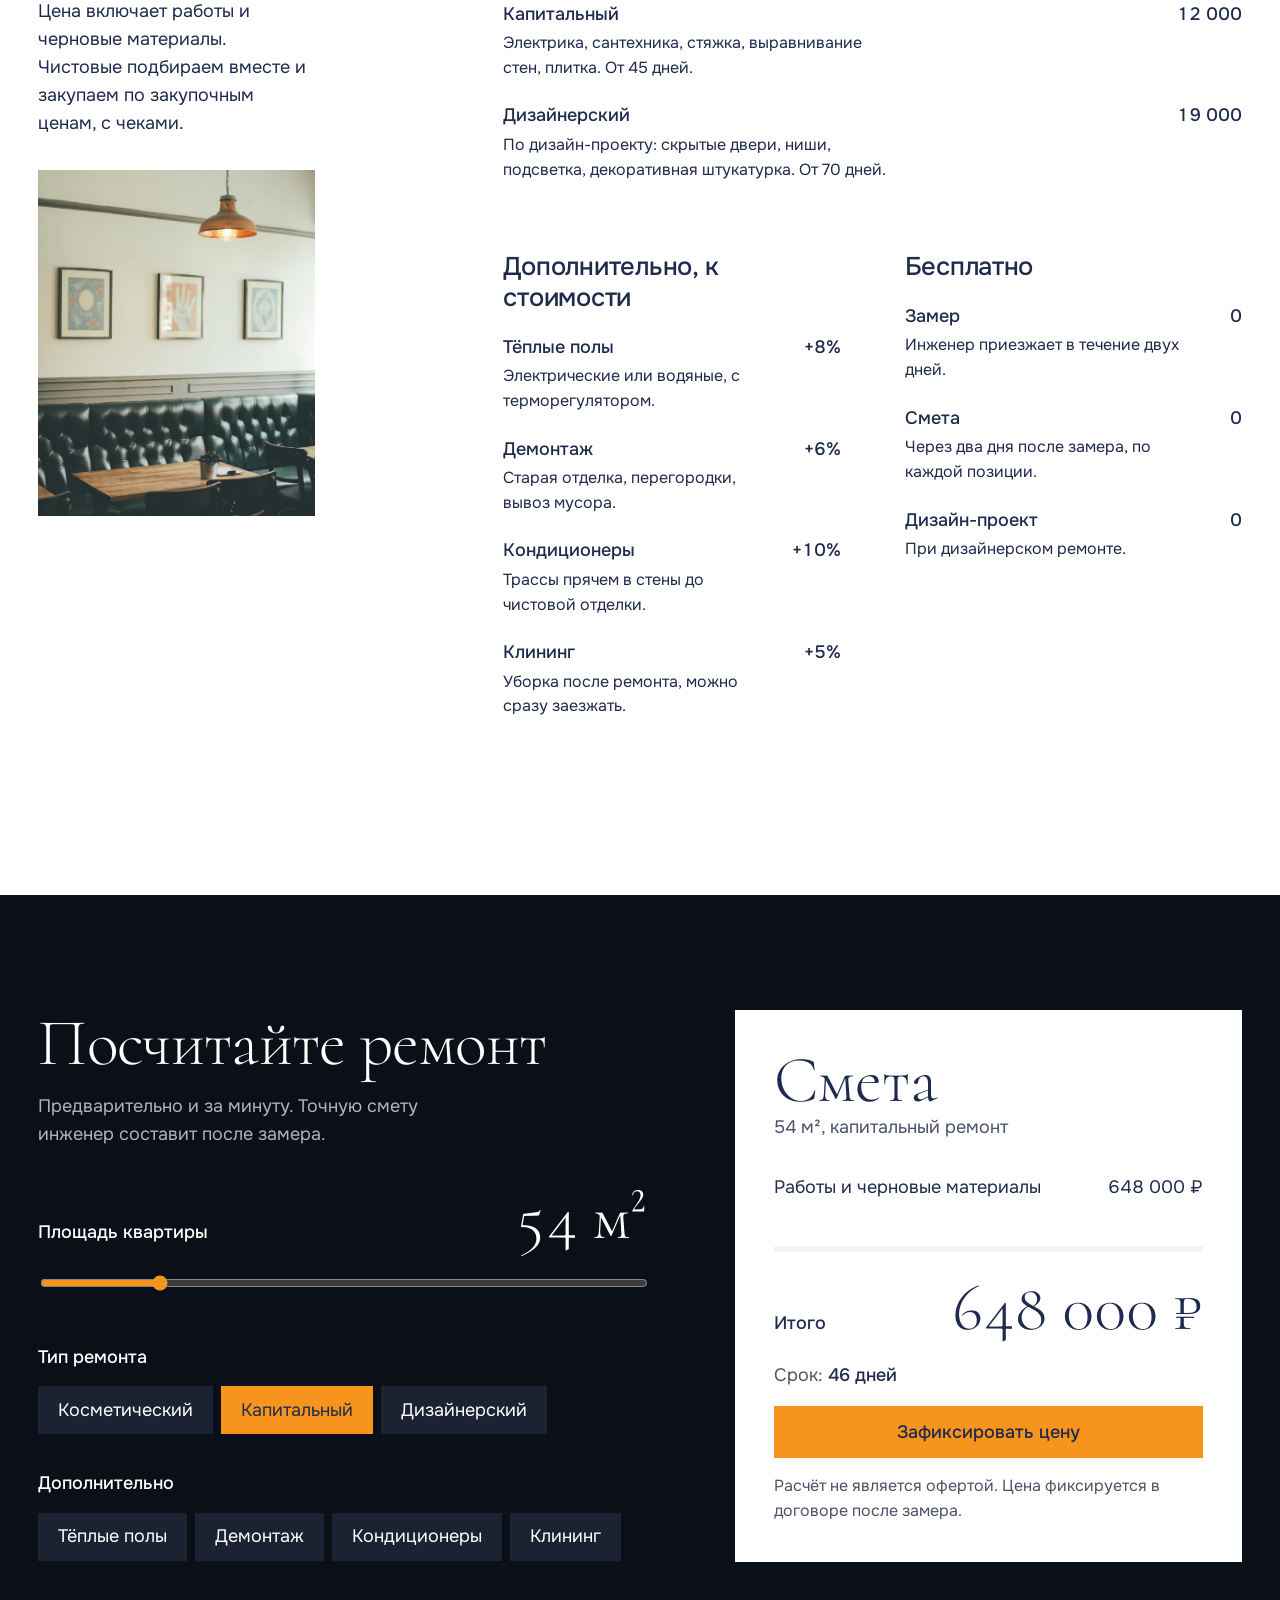
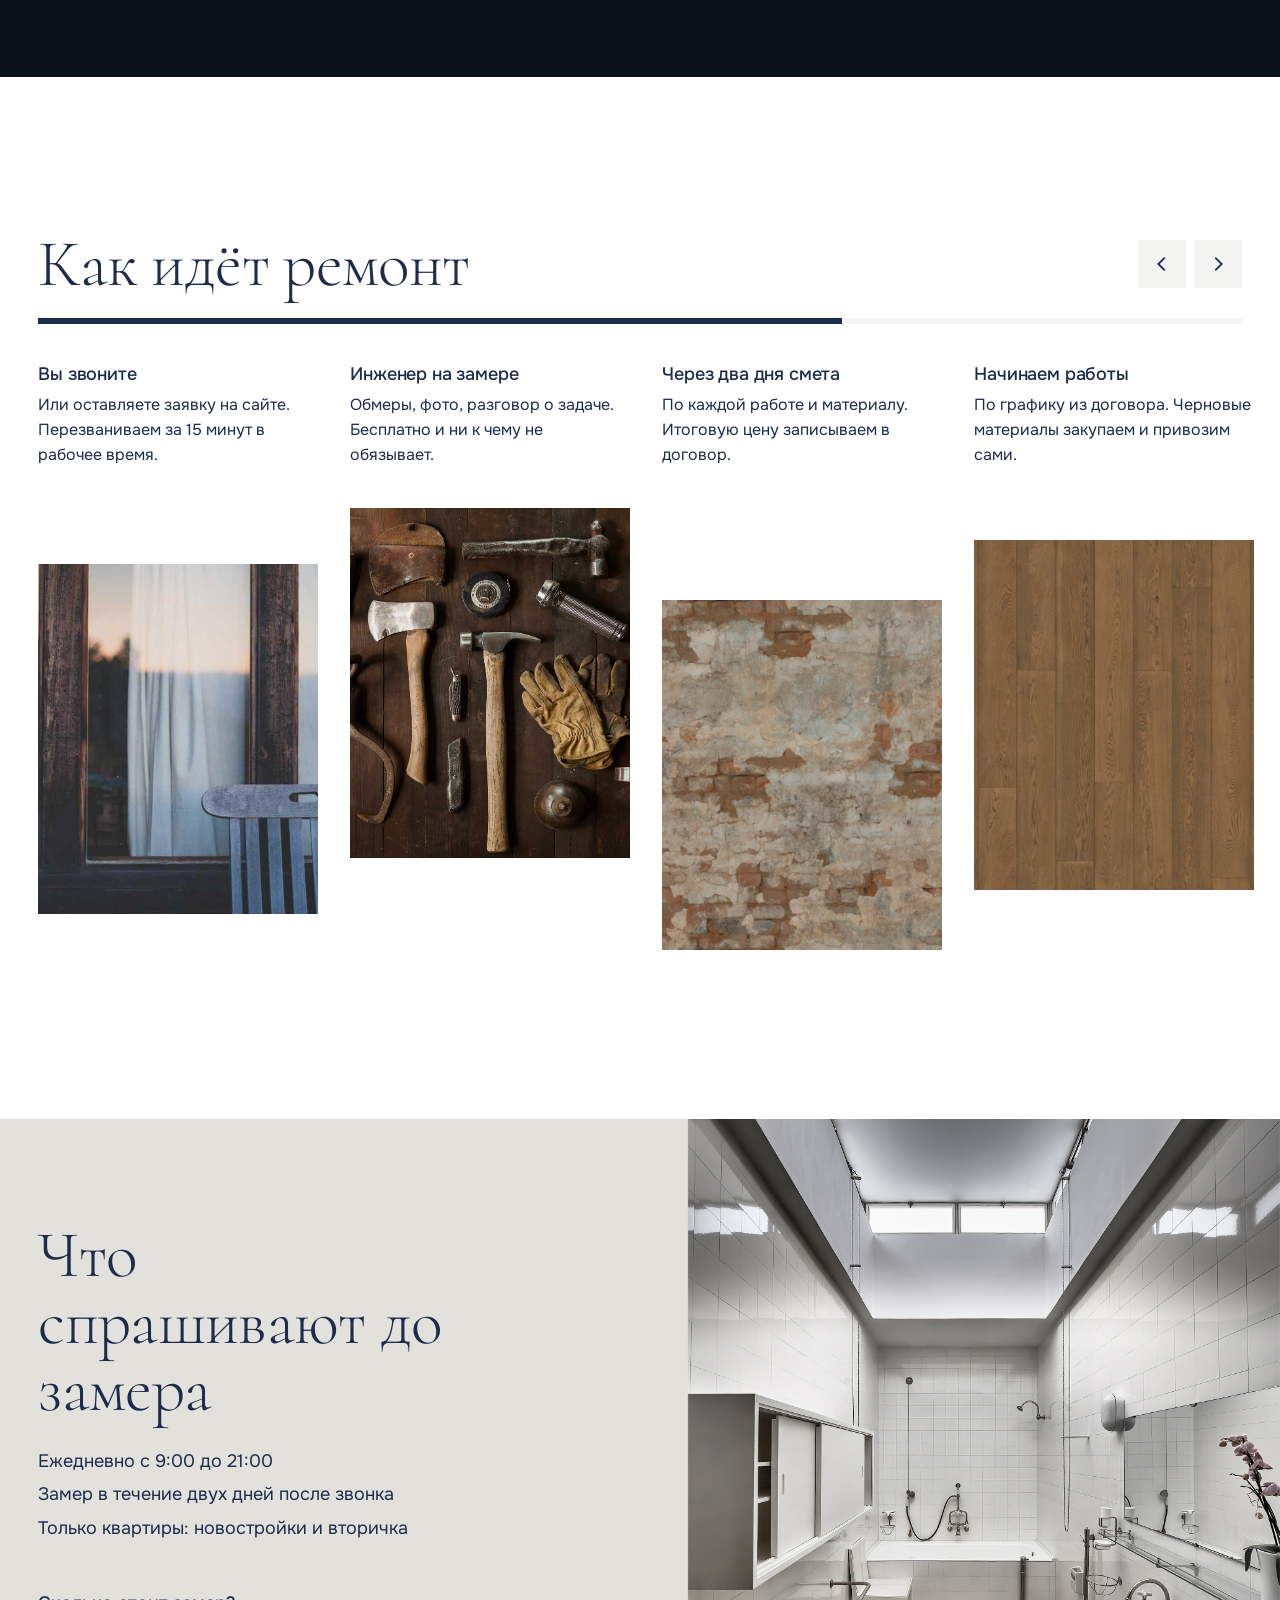
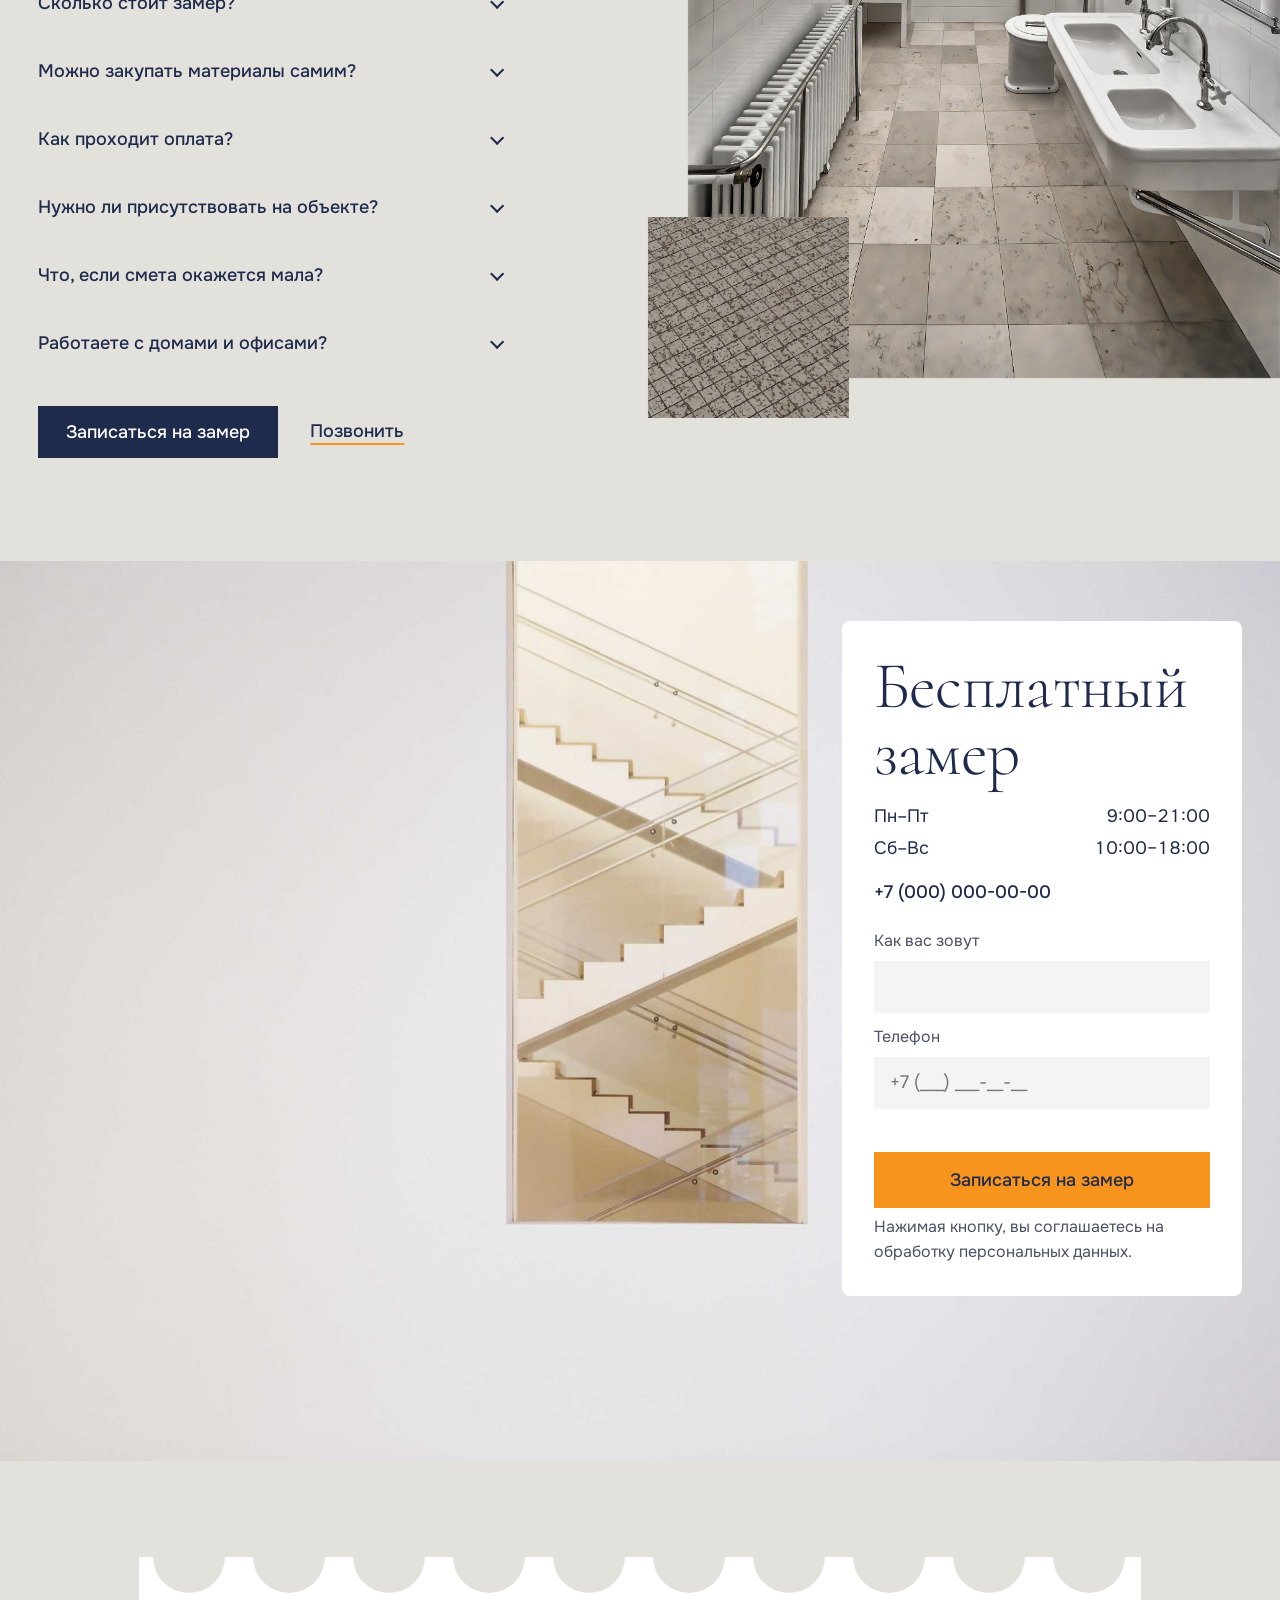
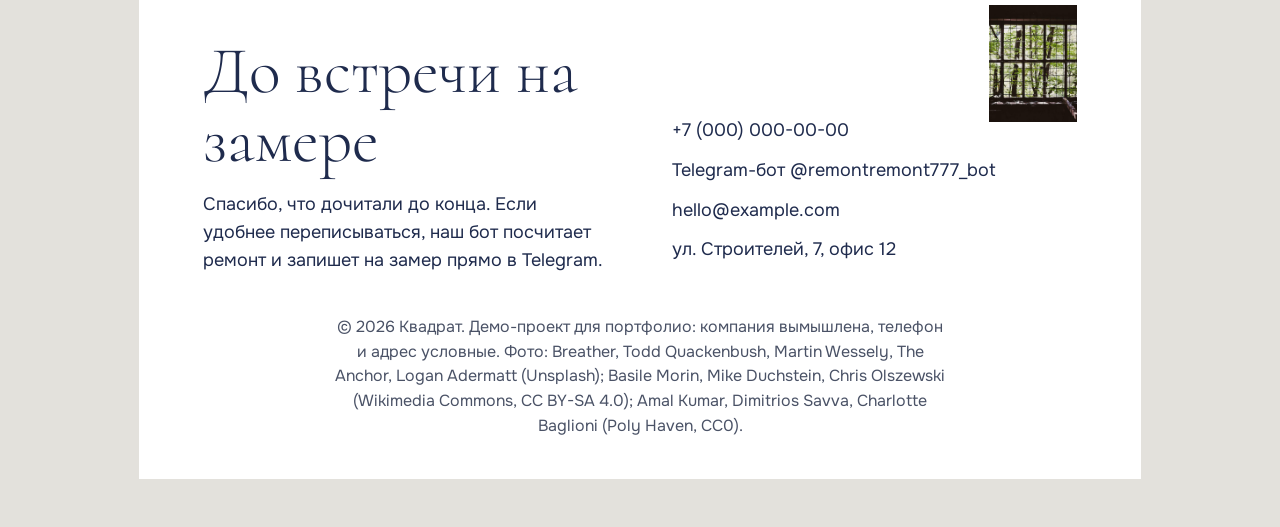
==== commit 870f6d67: "Магазин «Паспарту», новый дизайн «Квадрата» и страницы-визитки" ====
--- a/remont/index.html
+++ b/remont/index.html
@@ -2,453 +2,265 @@
 <html lang="ru">
 <head>
 <meta charset="utf-8">
-<meta name="viewport" content="width=device-width, initial-scale=1">
-<title>Квадрат — ремонт квартир под ключ</title>
-<meta name="description" content="Ремонт квартир под ключ с фиксированной сметой. Рассчитайте стоимость онлайн за минуту.">
+<meta name="viewport" content="width=device-width, initial-scale=1, viewport-fit=cover">
+<title>Квадрат: ремонт квартир по смете, которая не растёт</title>
+<meta name="description" content="Ремонт квартир под ключ с ценой за м², зафиксированной в договоре. Бесплатный замер, фотоотчёт каждую пятницу, гарантия 3 года.">
 <link rel="preconnect" href="https://fonts.googleapis.com">
 <link rel="preconnect" href="https://fonts.gstatic.com" crossorigin>
-<link href="https://fonts.googleapis.com/css2?family=Manrope:wght@400;500;600;700;800&display=swap" rel="stylesheet">
-<style>
-:root{
-  --bg:#f6f4f0; --surface:#fff; --ink:#171512; --muted:#6d675e; --line:#e6e1d8;
-  --accent:#e8622c; --accent-ink:#fff; --accent-soft:#fbe7dc; --dark:#1d1b18;
-  --radius:20px; --shadow:0 1px 2px rgba(23,21,18,.04),0 8px 30px rgba(23,21,18,.06);
-}
-*{box-sizing:border-box;margin:0;padding:0}
-html{scroll-behavior:smooth}
-html,body{overflow-x:hidden}
-body{font-family:Manrope,system-ui,sans-serif;background:var(--bg);color:var(--ink);line-height:1.55;-webkit-font-smoothing:antialiased}
-a{color:inherit;text-decoration:none}
-img,svg{display:block;max-width:100%}
-.wrap{max-width:1180px;margin:0 auto;padding:0 20px}
-.btn{display:inline-flex;align-items:center;justify-content:center;gap:8px;padding:16px 26px;border-radius:999px;font-weight:700;font-size:16px;border:0;cursor:pointer;transition:transform .15s,box-shadow .15s,background .15s;font-family:inherit}
-.btn-primary{background:var(--accent);color:var(--accent-ink);box-shadow:0 8px 24px rgba(232,98,44,.35)}
-.btn-primary:hover{transform:translateY(-2px);box-shadow:0 12px 28px rgba(232,98,44,.42)}
-.btn-ghost{background:transparent;border:1.5px solid var(--line);color:var(--ink)}
-.btn-ghost:hover{border-color:var(--ink)}
-.eyebrow{display:inline-block;font-size:13px;font-weight:700;letter-spacing:.08em;text-transform:uppercase;color:var(--accent);margin-bottom:14px}
-h1,h2,h3{line-height:1.12;letter-spacing:-.02em}
-h2{font-size:clamp(30px,4vw,46px);font-weight:800;margin-bottom:16px}
-.lead{font-size:18px;color:var(--muted);max-width:620px}
-section{padding:96px 0}
-
-/* header */
-header{position:sticky;top:0;z-index:50;background:rgba(246,244,240,.85);backdrop-filter:blur(12px);border-bottom:1px solid transparent;transition:border-color .2s}
-header.scrolled{border-color:var(--line)}
-.nav{display:flex;align-items:center;justify-content:space-between;height:72px}
-.logo{display:flex;align-items:center;gap:10px;font-weight:800;font-size:20px}
-.logo i{width:30px;height:30px;border-radius:8px;background:var(--accent);display:grid;place-items:center}
-.logo i::after{content:"";width:12px;height:12px;border:2.5px solid #fff;border-radius:2px}
-.menu{display:flex;gap:30px;font-weight:600;font-size:15px}
-.menu a{color:var(--muted);transition:color .15s}
-.menu a:hover{color:var(--ink)}
-.nav-cta{display:flex;align-items:center;gap:18px}
-.phone{font-weight:700}
-.nav .btn{padding:11px 20px;font-size:14px}
-.burger{display:none;width:44px;height:44px;border-radius:12px;border:1.5px solid var(--line);background:none;cursor:pointer}
-.burger span{display:block;width:18px;height:2px;background:var(--ink);margin:4px auto;transition:.2s}
-
-/* hero */
-.hero{padding:56px 0 80px}
-.hero-grid{display:grid;grid-template-columns:1.05fr .95fr;gap:56px;align-items:center}
-.hero h1{font-size:clamp(38px,5.6vw,68px);font-weight:800;margin-bottom:22px}
-.hero h1 em{font-style:normal;color:var(--accent)}
-.hero .lead{margin-bottom:34px}
-.hero-actions{display:flex;gap:12px;flex-wrap:wrap;margin-bottom:44px}
-.facts{display:flex;gap:36px;flex-wrap:wrap}
-.facts b{display:block;font-size:30px;font-weight:800;letter-spacing:-.02em}
-.facts span{color:var(--muted);font-size:14px}
-.hero-art{position:relative;aspect-ratio:1/1.02;border-radius:28px;overflow:hidden;background:linear-gradient(160deg,#efe6da,#e2d5c4)}
-.hero-art svg{width:100%;height:100%}
-.badge{position:absolute;background:var(--surface);border-radius:16px;padding:14px 18px;box-shadow:var(--shadow);font-size:14px;display:flex;gap:12px;align-items:center}
-.badge b{display:block;font-size:15px}
-.badge small{color:var(--muted)}
-.badge .dot{width:38px;height:38px;border-radius:12px;background:var(--accent-soft);display:grid;place-items:center;color:var(--accent);font-weight:800}
-.badge-1{left:20px;bottom:24px}
-.badge-2{right:20px;top:24px}
-
-/* services */
-.cards{display:grid;grid-template-columns:repeat(3,1fr);gap:20px;margin-top:48px}
-.card{background:var(--surface);border-radius:var(--radius);padding:32px;box-shadow:var(--shadow);display:flex;flex-direction:column;border:1.5px solid transparent;transition:border-color .2s,transform .2s}
-.card:hover{transform:translateY(-4px)}
-.card.featured{border-color:var(--accent)}
-.card .tag{align-self:flex-start;font-size:12px;font-weight:700;padding:5px 10px;border-radius:999px;background:var(--accent-soft);color:var(--accent);margin-bottom:18px}
-.card h3{font-size:24px;margin-bottom:8px}
-.card p{color:var(--muted);margin-bottom:22px}
-.price{font-size:32px;font-weight:800;letter-spacing:-.02em;margin-bottom:22px}
-.price small{font-size:15px;color:var(--muted);font-weight:600}
-.card ul{list-style:none;display:grid;gap:10px;margin-bottom:28px;flex:1}
-.card li{display:flex;gap:10px;font-size:15px}
-.card li::before{content:"";flex:none;width:18px;height:18px;margin-top:3px;border-radius:50%;background:var(--accent-soft) url("data:image/svg+xml,%3Csvg xmlns='http://www.w3.org/2000/svg' viewBox='0 0 20 20'%3E%3Cpath d='M6 10.5l2.5 2.5L14 7.5' fill='none' stroke='%23e8622c' stroke-width='2.2' stroke-linecap='round' stroke-linejoin='round'/%3E%3C/svg%3E") center/14px no-repeat}
-
-/* calculator */
-.calc{background:var(--dark);color:#f3efe8;border-radius:32px;padding:56px;display:grid;grid-template-columns:1.2fr .8fr;gap:48px}
-.calc h2{color:#fff}
-.calc .lead{color:#a8a197;margin-bottom:36px}
-.field{margin-bottom:30px}
-.field-label{display:flex;justify-content:space-between;font-weight:700;margin-bottom:14px}
-.field-label output{color:var(--accent);font-size:20px}
-input[type=range]{width:100%;appearance:none;height:6px;border-radius:6px;background:#3a3732;outline:none}
-input[type=range]::-webkit-slider-thumb{appearance:none;width:26px;height:26px;border-radius:50%;background:var(--accent);border:4px solid var(--dark);box-shadow:0 0 0 2px var(--accent);cursor:pointer}
-input[type=range]::-moz-range-thumb{width:20px;height:20px;border-radius:50%;background:var(--accent);border:4px solid var(--dark);cursor:pointer}
-.seg{display:grid;grid-template-columns:repeat(3,1fr);gap:8px}
-.seg label,.chips label{cursor:pointer}
-.seg input,.chips input{position:absolute;opacity:0;pointer-events:none}
-.seg span{display:block;text-align:center;padding:13px 8px;border-radius:14px;border:1.5px solid #3a3732;font-weight:600;font-size:15px;transition:.15s}
-.seg input:checked+span{background:var(--accent);border-color:var(--accent);color:#fff}
-.seg input:focus-visible+span,.chips input:focus-visible+span{outline:2px solid #fff;outline-offset:2px}
-.chips{display:flex;flex-wrap:wrap;gap:8px}
-.chips span{display:inline-block;padding:10px 16px;border-radius:999px;border:1.5px solid #3a3732;font-size:14px;font-weight:600;transition:.15s}
-.chips input:checked+span{border-color:var(--accent);color:var(--accent);background:rgba(232,98,44,.08)}
-.result{background:#27241f;border-radius:24px;padding:34px;display:flex;flex-direction:column;align-self:start;position:sticky;top:96px}
-.result small{color:#a8a197;font-weight:600}
-.total{font-size:clamp(36px,4vw,48px);font-weight:800;letter-spacing:-.03em;color:#fff;margin:6px 0 22px;font-variant-numeric:tabular-nums}
-.rows{display:grid;gap:12px;padding:20px 0;border-top:1px solid #3a3732;border-bottom:1px solid #3a3732;margin-bottom:24px;font-size:15px}
-.rows div{display:flex;justify-content:space-between;color:#cfc8bd}
-.rows b{color:#fff;white-space:nowrap;padding-left:12px}
-.result .note{font-size:13px;color:#8d867b;margin-top:14px;text-align:center}
-
-/* steps */
-.steps{display:grid;grid-template-columns:repeat(4,1fr);gap:20px;margin-top:48px;counter-reset:s}
-.step{padding-top:26px;border-top:2px solid var(--line);position:relative}
-.step::before{counter-increment:s;content:"0" counter(s);font-weight:800;color:var(--accent);font-size:14px;display:block;margin-bottom:12px}
-.step h3{font-size:20px;margin-bottom:8px}
-.step p{color:var(--muted);font-size:15px}
-
-/* guarantees */
-.split{display:grid;grid-template-columns:1fr 1fr;gap:56px;align-items:start}
-.list-big{display:grid;gap:14px}
-.gitem{background:var(--surface);border-radius:var(--radius);padding:24px 26px;box-shadow:var(--shadow);display:flex;gap:18px}
-.gitem .ico{flex:none;width:46px;height:46px;border-radius:14px;background:var(--accent-soft);display:grid;place-items:center}
-.gitem h3{font-size:18px;margin-bottom:4px}
-.gitem p{color:var(--muted);font-size:15px}
-
-/* faq */
-.faq{max-width:820px;margin:44px auto 0}
-.faq details{border-bottom:1px solid var(--line)}
-.faq summary{list-style:none;cursor:pointer;padding:24px 0;font-weight:700;font-size:18px;display:flex;justify-content:space-between;gap:20px}
-.faq summary::-webkit-details-marker{display:none}
-.faq summary::after{content:"+";font-size:26px;line-height:1;color:var(--accent);transition:transform .2s}
-.faq details[open] summary::after{transform:rotate(45deg)}
-.faq details p{padding:0 0 24px;color:var(--muted);max-width:700px}
-
-/* form */
-.cta{background:var(--accent);color:#fff;border-radius:32px;padding:64px;display:grid;grid-template-columns:1fr 1fr;gap:48px;align-items:center}
-.cta h2{color:#fff}
-.cta p{color:rgba(255,255,255,.85);font-size:18px}
-form{display:grid;gap:12px}
-.inp{width:100%;padding:18px 20px;border-radius:16px;border:2px solid transparent;font:inherit;font-size:16px;background:#fff;color:var(--ink);outline:none;transition:border-color .15s}
-.inp:focus{border-color:var(--dark)}
-.inp.err{border-color:#7a1d00;background:#fff4ef}
-form .btn{background:var(--dark);color:#fff;padding:18px}
-form .btn:hover{transform:translateY(-2px)}
-.agree{font-size:13px;color:rgba(255,255,255,.8)}
-.ok{display:none;background:rgba(255,255,255,.14);border-radius:20px;padding:30px;text-align:center}
-.ok b{display:block;font-size:22px;margin-bottom:6px}
-
-footer{padding:48px 0;color:var(--muted);font-size:14px}
-.foot{display:flex;justify-content:space-between;flex-wrap:wrap;gap:16px;border-top:1px solid var(--line);padding-top:28px}
-
-.reveal{opacity:0;transform:translateY(24px);transition:opacity .7s,transform .7s}
-.reveal.in{opacity:1;transform:none}
-
-@media (max-width:960px){
-  .menu,.phone{display:none}
-  .burger{display:block}
-  .menu.open{display:flex;position:absolute;top:72px;left:0;right:0;flex-direction:column;gap:0;background:var(--bg);border-bottom:1px solid var(--line);padding:8px 20px 20px}
-  .menu.open a{padding:14px 0;font-size:18px;color:var(--ink)}
-  .hero-grid,.calc,.split,.cta{grid-template-columns:minmax(0,1fr)}
-  .seg span{font-size:13px;padding:12px 4px}
-  .cards{grid-template-columns:1fr}
-  .steps{grid-template-columns:1fr 1fr}
-  .calc,.cta{padding:32px 22px;border-radius:24px}
-  .result{position:static}
-  section{padding:68px 0}
-}
-@media (max-width:560px){
-  .nav .btn{display:none}
-  .steps{grid-template-columns:1fr}
-  .facts{gap:24px}
-  .badge-2{display:none}
-}
-@media (prefers-reduced-motion:reduce){*{transition:none!important;scroll-behavior:auto!important}.reveal{opacity:1;transform:none}}
-</style>
+<link href="https://fonts.googleapis.com/css2?family=Cormorant:wght@300;400&family=Onest:wght@400;500&display=swap" rel="stylesheet">
+<link rel="stylesheet" href="styles.css">
+<link rel="icon" href="data:image/svg+xml,%3Csvg xmlns='http://www.w3.org/2000/svg' viewBox='0 0 32 32'%3E%3Crect x='4' y='4' width='24' height='24' fill='%231f2b4d'/%3E%3Crect x='17' y='17' width='11' height='11' fill='%23f7941d'/%3E%3C/svg%3E">
 </head>
 <body>
-
-<header id="top">
-  <div class="wrap nav">
-    <a href="#" class="logo"><i></i>Квадрат</a>
-    <nav class="menu" id="menu">
-      <a href="#services">Услуги</a>
-      <a href="#calc">Калькулятор</a>
-      <a href="#how">Как работаем</a>
-      <a href="#faq">Вопросы</a>
-    </nav>
-    <div class="nav-cta">
-      <a class="phone" href="tel:+70000000000">+7 (000) 000-00-00</a>
-      <a class="btn btn-primary" href="#form">Вызвать замерщика</a>
-      <button class="burger" id="burger" aria-label="Меню"><span></span><span></span><span></span></button>
-    </div>
-  </div>
+<a class="skip" href="#main">К содержанию</a>
+
+<header class="top">
+  <a class="wordmark" href="#main" aria-label="Квадрат, на главную"><span class="wordmark__sq" aria-hidden="true"></span>Квадрат</a>
+  <nav class="top__nav" aria-label="Разделы">
+    <a href="#prices">Цены</a>
+    <a href="#calc">Калькулятор</a>
+    <a href="#zamer" class="top__zamer">Замер</a>
+  </nav>
 </header>
 
-<section class="hero">
-  <div class="wrap hero-grid">
-    <div class="reveal">
-      <span class="eyebrow">Ремонт квартир под ключ</span>
-      <h1>Ремонт по смете, которая <em>не вырастет</em> в процессе</h1>
-      <p class="lead">Фиксируем цену в договоре до начала работ. Показываем каждый этап в фотоотчётах — даже если вы в другом городе.</p>
-      <div class="hero-actions">
-        <a class="btn btn-primary" href="#calc">Рассчитать стоимость</a>
-        <a class="btn btn-ghost" href="#form">Бесплатный замер</a>
-      </div>
-      <div class="facts">
-        <div><b>3 года</b><span>гарантия на работы</span></div>
-        <div><b>от 45 дней</b><span>срок ремонта</span></div>
-        <div><b>0 ₽</b><span>замер и смета</span></div>
-      </div>
-    </div>
-    <div class="hero-art reveal" aria-hidden="true">
-      <svg viewBox="0 0 500 510" preserveAspectRatio="xMidYMid slice">
-        <rect width="500" height="510" fill="#ece3d6"/>
-        <rect y="360" width="500" height="150" fill="#d8c6ae"/>
-        <g stroke="#c9b496" stroke-width="2">
-          <line x1="0" y1="400" x2="500" y2="400"/><line x1="0" y1="450" x2="500" y2="450"/>
-          <line x1="80" y1="360" x2="60" y2="510"/><line x1="200" y1="360" x2="190" y2="510"/><line x1="320" y1="360" x2="330" y2="510"/><line x1="440" y1="360" x2="470" y2="510"/>
-        </g>
-        <rect x="270" y="70" width="170" height="210" rx="6" fill="#f7f3ec" stroke="#c9b496" stroke-width="6"/>
-        <line x1="355" y1="70" x2="355" y2="280" stroke="#c9b496" stroke-width="5"/>
-        <line x1="270" y1="175" x2="440" y2="175" stroke="#c9b496" stroke-width="5"/>
-        <rect x="282" y="82" width="62" height="82" fill="#cfe0e8"/><rect x="366" y="82" width="62" height="82" fill="#d9e7ee"/>
-        <rect x="282" y="186" width="62" height="82" fill="#d9e7ee"/><rect x="366" y="186" width="62" height="82" fill="#cfe0e8"/>
-        <rect x="40" y="250" width="220" height="70" rx="18" fill="#e8622c"/>
-        <rect x="52" y="215" width="70" height="55" rx="14" fill="#f0835a"/>
-        <rect x="128" y="215" width="70" height="55" rx="14" fill="#f0835a"/>
-        <rect x="56" y="318" width="10" height="40" fill="#5b4632"/><rect x="234" y="318" width="10" height="40" fill="#5b4632"/>
-        <line x1="150" y1="0" x2="150" y2="110" stroke="#5b4632" stroke-width="3"/>
-        <path d="M110 110h80l-15 40h-50z" fill="#1d1b18"/>
-        <circle cx="150" cy="158" r="10" fill="#ffd27a"/>
-        <rect x="380" y="290" width="60" height="70" rx="8" fill="#a7b89a"/>
-        <path d="M410 290c-30-40-10-80 0-90 10 10 30 50 0 90z" fill="#6f8d61"/>
-        <path d="M410 290c-45-20-50-55-45-65 15 0 45 25 45 65z" fill="#7f9c70"/>
-      </svg>
-      <div class="badge badge-1"><div class="dot">✓</div><div><b>Этап 4 из 6 завершён</b><small>Фотоотчёт отправлен клиенту</small></div></div>
-      <div class="badge badge-2"><div class="dot">₽</div><div><b>Смета зафиксирована</b><small>в договоре</small></div></div>
-    </div>
-  </div>
-</section>
-
-<section id="services">
-  <div class="wrap">
-    <div class="reveal">
-      <span class="eyebrow">Услуги и цены</span>
-      <h2>Три формата ремонта</h2>
-      <p class="lead">Цена за м² пола включает работы и черновые материалы. Чистовые материалы подбираем вместе с вами по закупочным ценам.</p>
-    </div>
-    <div class="cards">
-      <article class="card reveal">
-        <h3>Косметический</h3>
-        <p>Освежить квартиру без переноса стен и замены коммуникаций.</p>
-        <div class="price">от 6 500 ₽ <small>/ м²</small></div>
-        <ul><li>Покраска или обои</li><li>Замена напольного покрытия</li><li>Замена розеток и светильников</li><li>Срок — от 3 недель</li></ul>
-        <a class="btn btn-ghost" href="#form">Обсудить</a>
-      </article>
-      <article class="card featured reveal">
-        <span class="tag">Выбирают чаще всего</span>
-        <h3>Капитальный</h3>
-        <p>Полный ремонт с заменой электрики, сантехники и выравниванием стен.</p>
-        <div class="price">от 12 000 ₽ <small>/ м²</small></div>
-        <ul><li>Новая электрика и сантехника</li><li>Стяжка и выравнивание стен</li><li>Плитка в санузле</li><li>Срок — от 45 дней</li></ul>
-        <a class="btn btn-primary" href="#form">Обсудить</a>
-      </article>
-      <article class="card reveal">
-        <h3>Дизайнерский</h3>
-        <p>Ремонт по дизайн-проекту с авторским надзором и сложной отделкой.</p>
-        <div class="price">от 19 000 ₽ <small>/ м²</small></div>
-        <ul><li>Дизайн-проект в подарок</li><li>Скрытые двери, ниши, подсветка</li><li>Декоративная штукатурка</li><li>Срок — от 70 дней</li></ul>
-        <a class="btn btn-ghost" href="#form">Обсудить</a>
-      </article>
-    </div>
-  </div>
-</section>
-
-<section id="calc" style="padding-top:0">
-  <div class="wrap">
-    <div class="calc reveal">
-      <div>
-        <span class="eyebrow">Калькулятор</span>
-        <h2>Сколько стоит ваш ремонт</h2>
-        <p class="lead">Предварительный расчёт за минуту. Точную смету составит инженер после бесплатного замера.</p>
-
-        <div class="field">
-          <div class="field-label"><span>Площадь квартиры</span><output id="areaOut">54 м²</output></div>
-          <input type="range" id="area" min="20" max="200" step="1" value="54" aria-label="Площадь квартиры">
-        </div>
-        <div class="field">
-          <div class="field-label"><span>Тип ремонта</span></div>
-          <div class="seg">
-            <label><input type="radio" name="type" value="6500" data-days="0.45"><span>Косметический</span></label>
-            <label><input type="radio" name="type" value="12000" data-days="0.85" checked><span>Капитальный</span></label>
-            <label><input type="radio" name="type" value="19000" data-days="1.3"><span>Дизайнерский</span></label>
-          </div>
-        </div>
-        <div class="field">
-          <div class="field-label"><span>Дополнительно</span></div>
-          <div class="chips">
-            <label><input type="checkbox" value="0.08" data-name="Тёплые полы"><span>Тёплые полы</span></label>
-            <label><input type="checkbox" value="0.06" data-name="Демонтаж"><span>Демонтаж старой отделки</span></label>
-            <label><input type="checkbox" value="0.10" data-name="Кондиционирование"><span>Кондиционеры</span></label>
-            <label><input type="checkbox" value="0.05" data-name="Уборка"><span>Клининг после ремонта</span></label>
-          </div>
-        </div>
-      </div>
-      <aside class="result" aria-live="polite">
-        <small>Предварительная стоимость</small>
-        <div class="total" id="total">648 000 ₽</div>
-        <div class="rows">
-          <div><span>Работы и черновые материалы</span><b id="base">648 000 ₽</b></div>
-          <div><span>Дополнительные работы</span><b id="extra">0 ₽</b></div>
-          <div><span>Срок</span><b id="days">46 дней</b></div>
-        </div>
-        <a class="btn btn-primary" href="#form" id="calcCta">Зафиксировать цену</a>
-        <p class="note">Расчёт не является офертой</p>
-      </aside>
-    </div>
-  </div>
-</section>
-
-<section id="how" style="padding-top:0">
-  <div class="wrap">
-    <div class="reveal">
-      <span class="eyebrow">Как работаем</span>
-      <h2>Четыре шага до новой квартиры</h2>
-    </div>
-    <div class="steps">
-      <div class="step reveal"><h3>Замер</h3><p>Инженер приезжает в удобное время, делает обмеры и обсуждает задачу. Бесплатно.</p></div>
-      <div class="step reveal"><h3>Смета и договор</h3><p>Через 2 дня присылаем подробную смету. Цену фиксируем в договоре.</p></div>
-      <div class="step reveal"><h3>Ремонт</h3><p>Работаем по графику. Каждую пятницу — фото- и видеоотчёт в мессенджер.</p></div>
-      <div class="step reveal"><h3>Приёмка</h3><p>Принимаете работу по чек-листу. Оплата по этапам — только за сделанное.</p></div>
-    </div>
-  </div>
-</section>
-
-<section style="padding-top:0">
-  <div class="wrap split">
-    <div class="reveal">
-      <span class="eyebrow">Почему мы</span>
-      <h2>Ремонт без сюрпризов</h2>
-      <p class="lead">Главный страх при ремонте — что он затянется и выйдет вдвое дороже. Мы убрали эти риски из договора.</p>
-    </div>
-    <div class="list-big">
-      <div class="gitem reveal"><div class="ico"><svg width="22" height="22" viewBox="0 0 24 24" fill="none" stroke="#e8622c" stroke-width="2.2" stroke-linecap="round"><rect x="4" y="3" width="16" height="18" rx="2"/><path d="M8 8h8M8 12h8M8 16h5"/></svg></div><div><h3>Фиксированная смета</h3><p>Если мы ошиблись в расчётах — доплачиваем сами.</p></div></div>
-      <div class="gitem reveal"><div class="ico"><svg width="22" height="22" viewBox="0 0 24 24" fill="none" stroke="#e8622c" stroke-width="2.2" stroke-linecap="round"><circle cx="12" cy="12" r="9"/><path d="M12 7v5l3 2"/></svg></div><div><h3>Штраф за просрочку</h3><p>0,1% от стоимости за каждый день задержки по нашей вине.</p></div></div>
-      <div class="gitem reveal"><div class="ico"><svg width="22" height="22" viewBox="0 0 24 24" fill="none" stroke="#e8622c" stroke-width="2.2" stroke-linecap="round"><path d="M12 3l8 3v6c0 5-3.5 8-8 9-4.5-1-8-4-8-9V6z"/><path d="M9 12l2 2 4-4"/></svg></div><div><h3>Гарантия 3 года</h3><p>Приедем и исправим бесплатно, если что-то пойдёт не так.</p></div></div>
-    </div>
-  </div>
-</section>
-
-<section id="faq" style="padding-top:0">
-  <div class="wrap">
-    <div class="reveal" style="text-align:center">
-      <span class="eyebrow">Вопросы</span>
-      <h2>Частые вопросы</h2>
-    </div>
-    <div class="faq">
-      <details><summary>Сколько стоит замер?</summary><p>Замер и составление сметы бесплатны и ни к чему не обязывают.</p></details>
-      <details><summary>Можно ли закупать материалы самостоятельно?</summary><p>Да. Мы дадим точный список с количеством, чтобы ничего не пришлось докупать. Или закупим сами по закупочным ценам с чеками.</p></details>
-      <details><summary>Как проходит оплата?</summary><p>По этапам: вы платите за следующий этап только после приёмки предыдущего. Предоплата — 10% на черновые материалы.</p></details>
-      <details><summary>Нужно ли мне присутствовать на объекте?</summary><p>Нет. Еженедельные фото- и видеоотчёты и онлайн-приёмка позволяют вести ремонт удалённо.</p></details>
-    </div>
-  </div>
-</section>
-
-<section id="form" style="padding-top:0">
-  <div class="wrap">
-    <div class="cta reveal">
-      <div>
-        <h2>Запишитесь на бесплатный замер</h2>
-        <p>Перезвоним в течение 15 минут в рабочее время и подберём удобный день.</p>
-      </div>
-      <div>
-        <form id="lead" novalidate>
-          <input class="inp" name="name" placeholder="Ваше имя" autocomplete="name">
-          <input class="inp" name="phone" type="tel" placeholder="+7 (___) ___-__-__" autocomplete="tel">
-          <input class="inp" name="calc" type="hidden">
-          <button class="btn" type="submit">Записаться на замер</button>
-          <span class="agree">Нажимая кнопку, вы соглашаетесь на обработку персональных данных</span>
-        </form>
-        <div class="ok" id="ok"><b>Заявка принята!</b>Перезвоним в течение 15 минут.</div>
-      </div>
-    </div>
-  </div>
-</section>
-
-<footer>
-  <div class="wrap foot">
-    <span>© Квадрат, ремонт квартир</span>
-    <span>Демо-проект для портфолио. Компания вымышлена.</span>
+<main id="main">
+
+  <!-- 1. Первый экран: фраза, в которую вставлена фотография -->
+  <section class="hero" aria-labelledby="hero-title">
+    <h1 id="hero-title" class="hero__title">
+      <span class="hero__line">
+        <span class="hero__word">Ремонт</span>
+        <span class="hero__strip" aria-hidden="true"><img src="img/dining-room.jpg" alt="" width="1600" height="1067" fetchpriority="high"></span>
+      </span>
+      <span class="hero__line hero__line--end"><span class="hero__word">по смете</span></span>
+    </h1>
+    <p class="hero__lead">Квадрат ремонтирует квартиры под ключ. Цена за квадратный метр записана в договоре и не вырастет, пока идут работы.</p>
+    <div class="hero__act">
+      <a class="btn btn--accent" href="#calc">Рассчитать стоимость</a>
+      <a class="link" href="#zamer">Бесплатный замер</a>
+    </div>
+  </section>
+
+  <!-- 2. Место: одна фотография на весь экран -->
+  <figure class="place" aria-label="Фотография интерьера">
+    <div class="place__frame shutter"><img src="img/bathroom-suite.jpg" alt="Светлая ванная комната: две деревянные тумбы с раковинами, зеркала и плитка на полу" width="1600" height="1067" loading="lazy"></div>
+    <figcaption>Плитка, свет и сантехника сходятся в одной точке, когда их планируют вместе, ещё до начала работ.</figcaption>
+  </figure>
+
+  <!-- 3. Что обещаем: строки с фотографиями на полях -->
+  <section class="promises" aria-labelledby="promises-title">
+    <h2 id="promises-title" class="promises__title reveal">Цена не вырастет</h2>
+    <ol class="rows">
+      <li class="row reveal">
+        <div class="row__text">
+          <h3>Смета не растёт</h3>
+          <p>Объёмы считает инженер на замере, а не прораб на глаз. Если мы ошиблись в расчётах, разницу доплачиваем сами.</p>
+        </div>
+        <figure class="row__pic row__pic--a"><img src="img/plaster.jpg" alt="Старая штукатурка с проступающим кирпичом" width="1600" height="1600" loading="lazy"><figcaption>Старая штукатурка: её снимают до кирпича, а не шпаклюют поверх</figcaption></figure>
+      </li>
+      <li class="row reveal">
+        <div class="row__text">
+          <h3>Штраф за просрочку</h3>
+          <p>Срок стоит в договоре. За каждый день задержки по нашей вине платим 0,1% от стоимости ремонта.</p>
+        </div>
+        <figure class="row__pic row__pic--b"><img src="img/tools.jpg" alt="Молоток, топор, клещи и рабочие перчатки на тёмном деревянном полу" width="1600" height="1067" loading="lazy"></figure>
+      </li>
+      <li class="row reveal">
+        <div class="row__text">
+          <h3>Фотоотчёт каждую пятницу</h3>
+          <p>Фото и видео этапа приходят в мессенджер. Можно вести ремонт из другого города и ни разу не приехать на объект.</p>
+        </div>
+        <figure class="row__pic row__pic--c"><img src="img/kitchen.jpg" alt="Кухня-гостиная со светлыми фасадами и картами в рамах на стене" width="1600" height="1067" loading="lazy"></figure>
+      </li>
+      <li class="row reveal">
+        <div class="row__text">
+          <h3>Оплата по этапам</h3>
+          <p>Следующий этап оплачиваете только после приёмки предыдущего. Предоплата 10% идёт на черновые материалы.</p>
+        </div>
+        <figure class="row__pic row__pic--d"><img src="img/parquet.jpg" alt="Дубовый паркет, уложенный длинными досками" width="1600" height="1600" loading="lazy"></figure>
+      </li>
+      <li class="row reveal">
+        <div class="row__text">
+          <h3>Гарантия три года</h3>
+          <p>Если что-то пойдёт не так, приедем и исправим бесплатно. Гарантия записана в том же договоре, что и цена.</p>
+        </div>
+        <figure class="row__pic row__pic--e"><img src="img/tiles.webp" alt="Квадратная серая плитка с узором в шахматном порядке" width="1600" height="1600" loading="lazy"></figure>
+      </li>
+    </ol>
+  </section>
+
+  <!-- 4. Цены, как в меню -->
+  <section class="prices" id="prices" aria-labelledby="prices-title">
+    <div class="prices__side reveal">
+      <h2 id="prices-title">Цены за метр</h2>
+      <p>Цена включает работы и черновые материалы. Чистовые подбираем вместе и закупаем по закупочным ценам, с чеками.</p>
+      <img src="img/prints.jpg" alt="Три гравюры в рамах над тёмным кожаным диваном" width="1200" height="1600" loading="lazy">
+    </div>
+    <div class="menu">
+      <div class="menu__group reveal">
+        <h3>Под ключ, ₽ за м²</h3>
+        <div class="item"><div><b>Косметический</b><p>Покраска или обои, новый пол, розетки и свет. От трёх недель.</p></div><span>6 500</span></div>
+        <div class="item"><div><b>Капитальный</b><p>Электрика, сантехника, стяжка, выравнивание стен, плитка. От 45 дней.</p></div><span>12 000</span></div>
+        <div class="item"><div><b>Дизайнерский</b><p>По дизайн-проекту: скрытые двери, ниши, подсветка, декоративная штукатурка. От 70 дней.</p></div><span>19 000</span></div>
+      </div>
+      <div class="menu__group reveal">
+        <h3>Дополнительно, к стоимости</h3>
+        <div class="item"><div><b>Тёплые полы</b><p>Электрические или водяные, с терморегулятором.</p></div><span>+8%</span></div>
+        <div class="item"><div><b>Демонтаж</b><p>Старая отделка, перегородки, вывоз мусора.</p></div><span>+6%</span></div>
+        <div class="item"><div><b>Кондиционеры</b><p>Трассы прячем в стены до чистовой отделки.</p></div><span>+10%</span></div>
+        <div class="item"><div><b>Клининг</b><p>Уборка после ремонта, можно сразу заезжать.</p></div><span>+5%</span></div>
+      </div>
+      <div class="menu__group reveal">
+        <h3>Бесплатно</h3>
+        <div class="item"><div><b>Замер</b><p>Инженер приезжает в течение двух дней.</p></div><span>0</span></div>
+        <div class="item"><div><b>Смета</b><p>Через два дня после замера, по каждой позиции.</p></div><span>0</span></div>
+        <div class="item"><div><b>Дизайн-проект</b><p>При дизайнерском ремонте.</p></div><span>0</span></div>
+      </div>
+    </div>
+  </section>
+
+  <!-- 5. Калькулятор: та самая смета -->
+  <section class="calc" id="calc" aria-labelledby="calc-title">
+    <div class="calc__controls reveal">
+      <h2 id="calc-title">Посчитайте ремонт</h2>
+      <p class="calc__note">Предварительно и за минуту. Точную смету инженер составит после замера.</p>
+
+      <div class="field">
+        <label class="field__label" for="area">Площадь квартиры <output id="areaOut" for="area">54 м²</output></label>
+        <input type="range" id="area" min="20" max="200" step="1" value="54">
+      </div>
+
+      <fieldset class="field">
+        <legend class="field__label">Тип ремонта</legend>
+        <div class="seg">
+          <label><input type="radio" name="type" value="cosmetic"><span>Косметический</span></label>
+          <label><input type="radio" name="type" value="capital" checked><span>Капитальный</span></label>
+          <label><input type="radio" name="type" value="design"><span>Дизайнерский</span></label>
+        </div>
+      </fieldset>
+
+      <fieldset class="field">
+        <legend class="field__label">Дополнительно</legend>
+        <div class="chips">
+          <label><input type="checkbox" value="floor"><span>Тёплые полы</span></label>
+          <label><input type="checkbox" value="demolition"><span>Демонтаж</span></label>
+          <label><input type="checkbox" value="ac"><span>Кондиционеры</span></label>
+          <label><input type="checkbox" value="cleaning"><span>Клининг</span></label>
+        </div>
+      </fieldset>
+    </div>
+
+    <article class="sheet reveal" aria-live="polite" aria-label="Предварительная смета">
+      <header class="sheet__head">
+        <p class="sheet__title">Смета</p>
+        <p class="sheet__sub" id="sheetSub">54 м², капитальный ремонт</p>
+      </header>
+      <div class="sheet__lines" id="lines"></div>
+      <div class="sheet__total">
+        <span>Итого</span>
+        <b id="total">648 000 ₽</b>
+      </div>
+      <p class="sheet__days">Срок: <b id="days">46 дней</b></p>
+      <a class="btn btn--accent btn--wide" href="#zamer" id="fix">Зафиксировать цену</a>
+      <p class="sheet__fine">Расчёт не является офертой. Цена фиксируется в договоре после замера.</p>
+    </article>
+  </section>
+
+  <!-- 6. Как идёт ремонт: лента моментов -->
+  <section class="moments" aria-labelledby="moments-title">
+    <div class="moments__head">
+      <h2 id="moments-title" class="reveal">Как идёт ремонт</h2>
+      <div class="moments__btns">
+        <button type="button" class="sqbtn" id="prev" aria-label="Назад"><svg viewBox="0 0 24 24" aria-hidden="true"><path d="M15 5l-7 7 7 7"/></svg></button>
+        <button type="button" class="sqbtn" id="next" aria-label="Вперёд"><svg viewBox="0 0 24 24" aria-hidden="true"><path d="M9 5l7 7-7 7"/></svg></button>
+      </div>
+    </div>
+    <div class="moments__bar" aria-hidden="true"><span id="bar"></span></div>
+    <ol class="moments__row" id="row" tabindex="0" aria-label="Этапы ремонта, листаются вбок">
+      <li class="moment" style="--gap:96px"><h3>Вы звоните</h3><p>Или оставляете заявку на сайте. Перезваниваем за 15 минут в рабочее время.</p><img src="img/chair-dusk.jpg" alt="Деревянный стул у окна с занавеской в сумерках" width="1000" height="563" loading="lazy"></li>
+      <li class="moment" style="--gap:40px"><h3>Инженер на замере</h3><p>Обмеры, фото, разговор о задаче. Бесплатно и ни к чему не обязывает.</p><img src="img/tools.jpg" alt="Строительные инструменты на деревянном полу" width="1600" height="1067" loading="lazy"></li>
+      <li class="moment" style="--gap:132px"><h3>Через два дня смета</h3><p>По каждой работе и материалу. Итоговую цену записываем в договор.</p><img src="img/plaster.jpg" alt="Стена со старой штукатуркой" width="1600" height="1600" loading="lazy"></li>
+      <li class="moment" style="--gap:72px"><h3>Начинаем работы</h3><p>По графику из договора. Черновые материалы закупаем и привозим сами.</p><img src="img/parquet.jpg" alt="Паркет из дубовых досок" width="1600" height="1600" loading="lazy"></li>
+      <li class="moment" style="--gap:116px"><h3>Пятница, отчёт</h3><p>Фото и видео этапа в мессенджер. Этап принимаете онлайн и оплачиваете только его.</p><img src="img/kitchen.jpg" alt="Светлая кухня-гостиная" width="1600" height="1067" loading="lazy"></li>
+      <li class="moment" style="--gap:56px"><h3>Приёмка по чек-листу</h3><p>Проходим каждую позицию вместе. Дальше действует гарантия на три года.</p><img src="img/bathroom-villa.jpg" alt="Белая ванная комната с двойной раковиной и плиткой" width="1600" height="1600" loading="lazy"></li>
+    </ol>
+  </section>
+
+  <!-- 7. Вопросы рядом с высокой фотографией -->
+  <section class="faq" aria-labelledby="faq-title">
+    <div class="faq__text">
+      <h2 id="faq-title" class="reveal">Что спрашивают до замера</h2>
+      <ul class="facts reveal">
+        <li>Ежедневно с 9:00 до 21:00</li>
+        <li>Замер в течение двух дней после звонка</li>
+        <li>Только квартиры: новостройки и вторичка</li>
+      </ul>
+      <div class="acc reveal">
+        <details><summary>Сколько стоит замер?</summary><p>Замер и смета бесплатны и ни к чему не обязывают. Если не договоримся, вы ничего не платите.</p></details>
+        <details><summary>Можно закупать материалы самим?</summary><p>Да. Дадим точный список с количеством, чтобы ничего не пришлось докупать. Или закупим сами по закупочным ценам с чеками.</p></details>
+        <details><summary>Как проходит оплата?</summary><p>По этапам: за следующий этап платите после приёмки предыдущего. Предоплата 10% идёт на черновые материалы.</p></details>
+        <details><summary>Нужно ли присутствовать на объекте?</summary><p>Нет. Фото- и видеоотчёты каждую пятницу и онлайн-приёмка позволяют вести ремонт удалённо.</p></details>
+        <details><summary>Что, если смета окажется мала?</summary><p>Разницу оплачиваем мы. Цена в договоре окончательная, если вы сами не меняете объём работ.</p></details>
+        <details><summary>Работаете с домами и офисами?</summary><p>Нет, только с квартирами. Так мы точнее считаем сроки и цену.</p></details>
+      </div>
+      <div class="faq__act reveal">
+        <a class="btn btn--ink" href="#zamer">Записаться на замер</a>
+        <a class="link" href="tel:+70000000000">Позвонить</a>
+      </div>
+    </div>
+    <div class="faq__pics">
+      <img class="faq__tall" src="img/bathroom-villa.jpg" alt="Ванная комната в белой плитке с двойной раковиной и полотенцесушителем" width="1600" height="1600" loading="lazy">
+      <img class="faq__sq" src="img/marble.webp" alt="Мраморная мозаичная плитка" width="1600" height="1600" loading="lazy">
+    </div>
+  </section>
+
+  <!-- 8. Заявка: карточка на фотографии -->
+  <section class="visit" id="zamer" aria-labelledby="zamer-title">
+    <img class="visit__photo" src="img/stair-opening.jpg" alt="Белая стена с узким проёмом, за которым видна светлая лестница" width="1600" height="1067" loading="lazy">
+    <div class="card">
+      <h2 id="zamer-title">Бесплатный замер</h2>
+      <dl class="card__hours">
+        <div><dt>Пн–Пт</dt><dd>9:00–21:00</dd></div>
+        <div><dt>Сб–Вс</dt><dd>10:00–18:00</dd></div>
+      </dl>
+      <p class="card__phone"><a href="tel:+70000000000">+7 (000) 000-00-00</a></p>
+      <p class="card__calc" id="calcInfo" hidden></p>
+      <form id="lead" class="card__form" novalidate>
+        <label for="f-name">Как вас зовут</label>
+        <input id="f-name" name="name" autocomplete="name" required>
+        <label for="f-phone">Телефон</label>
+        <input id="f-phone" name="phone" type="tel" inputmode="tel" placeholder="+7 (___) ___-__-__" autocomplete="tel" required>
+        <input type="hidden" name="calc">
+        <p class="card__err" id="formErr" aria-live="polite"></p>
+        <button class="btn btn--accent btn--wide" type="submit">Записаться на замер</button>
+        <p class="card__fine">Нажимая кнопку, вы соглашаетесь на обработку персональных данных.</p>
+      </form>
+      <div class="card__ok" id="ok" hidden>
+        <p><b>Заявка принята.</b> Перезвоним в течение 15 минут в рабочее время.</p>
+        <p class="card__fine">Это демо-сайт: заявка никуда не отправлена.</p>
+      </div>
+    </div>
+  </section>
+</main>
+
+<footer class="foot">
+  <div class="postcard">
+    <div class="postcard__msg">
+      <p class="postcard__sign">До встречи на замере</p>
+      <p>Спасибо, что дочитали до конца. Если удобнее переписываться, наш бот посчитает ремонт и запишет на замер прямо в Telegram.</p>
+    </div>
+    <div class="postcard__addr">
+      <img class="stamp" src="img/window.jpg" alt="" width="1600" height="1067" loading="lazy">
+      <a href="tel:+70000000000">+7 (000) 000-00-00</a>
+      <a href="https://t.me/remontremont777_bot">Telegram-бот @remontremont777_bot</a>
+      <a href="mailto:hello@example.com">hello@example.com</a>
+      <span>ул. Строителей, 7, офис 12</span>
+    </div>
+    <p class="postcard__imprint">© 2026 Квадрат. Демо-проект для портфолио: компания вымышлена, телефон и адрес условные.
+      Фото: Breather, Todd Quackenbush, Martin Wessely, The Anchor, Logan Adermatt (Unsplash); Basile Morin, Mike Duchstein, Chris Olszewski (Wikimedia Commons, CC BY-SA 4.0); Amal Kumar, Dimitrios Savva, Charlotte Baglioni (Poly Haven, CC0).</p>
   </div>
 </footer>
 
-<script>
-const $ = s => document.querySelector(s);
-const rub = n => Math.round(n).toLocaleString('ru-RU') + ' ₽';
-
-// шапка и мобильное меню
-addEventListener('scroll', () => $('#top').classList.toggle('scrolled', scrollY > 10), {passive:true});
-$('#burger').onclick = () => $('#menu').classList.toggle('open');
-document.querySelectorAll('#menu a').forEach(a => a.onclick = () => $('#menu').classList.remove('open'));
-
-// калькулятор
-function calc(){
-  const area = +$('#area').value;
-  const type = document.querySelector('input[name=type]:checked');
-  const base = area * +type.value;
-  let k = 0, names = [];
-  document.querySelectorAll('.chips input:checked').forEach(c => { k += +c.value; names.push(c.dataset.name); });
-  const extra = base * k;
-  const days = Math.max(14, Math.round(area * +type.dataset.days));
-  $('#areaOut').textContent = area + ' м²';
-  $('#base').textContent = rub(base);
-  $('#extra').textContent = rub(extra);
-  $('#total').textContent = rub(base + extra);
-  $('#days').textContent = days + ' ' + (days % 10 === 1 && days % 100 !== 11 ? 'день' : [2,3,4].includes(days % 10) && ![12,13,14].includes(days % 100) ? 'дня' : 'дней');
-  const pct = (area - 20) / 180 * 100;
-  $('#area').style.background = `linear-gradient(90deg,#e8622c ${pct}%,#3a3732 ${pct}%)`;
-  $('[name=calc]').value = `${area} м², ${type.parentElement.textContent.trim()}, ${names.join(', ') || 'без доп.'}: ${rub(base + extra)}`;
-}
-document.querySelectorAll('#calc input').forEach(i => i.addEventListener('input', calc));
-calc();
-
-// маска телефона
-const phone = $('[name=phone]');
-phone.addEventListener('input', () => {
-  let d = phone.value.replace(/\D/g, '').replace(/^[78]/, '').slice(0, 10);
-  let r = '+7';
-  if (d.length) r += ' (' + d.slice(0, 3);
-  if (d.length >= 3) r += ') ' + d.slice(3, 6);
-  if (d.length >= 6) r += '-' + d.slice(6, 8);
-  if (d.length >= 8) r += '-' + d.slice(8, 10);
-  phone.value = r;
-});
-
-// форма
-$('#lead').addEventListener('submit', e => {
-  e.preventDefault();
-  const name = $('[name=name]'), okName = name.value.trim().length > 1;
-  const okPhone = phone.value.replace(/\D/g, '').length === 11;
-  name.classList.toggle('err', !okName);
-  phone.classList.toggle('err', !okPhone);
-  if (!okName || !okPhone) return;
-  // здесь заявка уходит в Telegram/CRM заказчика
-  $('#lead').style.display = 'none';
-  $('#ok').style.display = 'block';
-});
-
-// плавное появление блоков
-const io = new IntersectionObserver(es => es.forEach(e => { if (e.isIntersecting) { e.target.classList.add('in'); io.unobserve(e.target); } }), {threshold: .12});
-document.querySelectorAll('.reveal').forEach(el => io.observe(el));
-</script>
+<script src="main.js"></script>
 </body>
 </html>
--- a/remont/styles.css
+++ b/remont/styles.css
@@ -0,0 +1,307 @@
+/* Квадрат — направление «The place carries it» (tasteskill, seed 1084466297).
+   Шрифты: Cormorant (вместо Zodiak — нужна кириллица) + Onest (вместо Hanken Grotesk — нет кириллицы).
+   Палитра «Navy on white»: белая бумага, тёмно-синие буквы, мандарин только на кнопке. */
+:root {
+  --bg: #ffffff;
+  --surface: #f4f4f2;
+  --ink: #1f2b4d;
+  --muted: #4a5266;
+  --accent: #f7941d;
+  --accent-ink: #1f2b4d;
+  --field-1: #0b0f17;
+  --field-1-ink: #ffffff;
+  --field-1-soft: #aeb4c2;
+  --field-2: #e3e1dc;
+  --field-2-ink: #1f2b4d;
+  --scrim: rgba(11, 15, 23, 0.55);
+
+  --font-display: "Cormorant", "Times New Roman", serif;
+  --font-text: "Onest", system-ui, sans-serif;
+
+  --step-small: 1rem;
+  --step-body: 1.125rem;
+  --step-lead: clamp(1.375rem, 1.2rem + 0.5vw, 1.625rem);
+  --step-head: clamp(2.25rem, 1.4rem + 3.4vw, 4.25rem);
+  --step-display: clamp(3.5rem, 1rem + 9.5vw, 10rem);
+
+  --margin: clamp(1rem, 3vw, 2.5rem);
+  --gap-section: clamp(7rem, 12vw, 13rem);
+  --radius: 0px;
+
+  --ease-out: cubic-bezier(0.16, 1, 0.3, 1);
+  --ease-in-out: cubic-bezier(0.65, 0, 0.35, 1);
+}
+
+*, *::before, *::after { box-sizing: border-box; }
+html { -webkit-text-size-adjust: 100%; scroll-behavior: smooth; }
+html, body { overflow-x: clip; }
+@media (prefers-reduced-motion: reduce) { html { scroll-behavior: auto; } }
+body { margin: 0; background: var(--bg); color: var(--ink); font: 400 var(--step-body)/1.55 var(--font-text); -webkit-font-smoothing: antialiased; }
+h1, h2, h3, p, ol, ul, dl, dd, figure { margin: 0; }
+ol, ul { padding: 0; list-style: none; }
+h2, h3 { font-weight: 400; overflow-wrap: anywhere; min-width: 0; }
+h2 { font: 300 var(--step-head)/1.02 var(--font-display); letter-spacing: -0.01em; }
+h3 { font: 500 var(--step-lead)/1.2 var(--font-text); letter-spacing: -0.01em; }
+img { display: block; max-width: 100%; height: auto; }
+a { color: inherit; }
+button, input { font: inherit; color: inherit; }
+:focus-visible { outline: 2px solid var(--accent); outline-offset: 3px; }
+::selection { background: var(--accent); color: var(--accent-ink); }
+.skip { position: absolute; left: var(--margin); top: -4rem; background: var(--ink); color: var(--bg); padding: 0.5rem 1rem; z-index: 50; }
+.skip:focus { top: 1rem; }
+
+/* ── controls ─────────────────────────────────────────── */
+.btn { display: inline-flex; align-items: center; justify-content: center; min-height: 52px; padding: 0 1.75rem; border: 0; border-radius: var(--radius); font: 500 var(--step-body)/1 var(--font-text); text-decoration: none; white-space: nowrap; cursor: pointer; transition: transform 160ms var(--ease-out), background-color 160ms var(--ease-out); }
+.btn:hover { transform: translateY(-2px); }
+.btn:active { transform: translateY(1px); }
+.btn--accent { background: var(--accent); color: var(--accent-ink); }
+.btn--accent:hover { background: #ffa53d; }
+.btn--ink { background: var(--ink); color: var(--bg); }
+.btn--ink:hover { background: #2c3b66; }
+.btn--wide { width: 100%; }
+.btn:disabled { opacity: 0.5; cursor: not-allowed; transform: none; }
+.link { font-weight: 500; text-decoration: underline; text-decoration-thickness: 2px; text-underline-offset: 6px; text-decoration-color: var(--accent); white-space: nowrap; transition: text-underline-offset 160ms var(--ease-out); }
+.link:hover { text-underline-offset: 3px; }
+
+/* ── top: wordmark and three words, no bar ────────────── */
+.top { position: absolute; inset: 0 0 auto; z-index: 5; display: flex; justify-content: space-between; align-items: center; padding: 1.25rem var(--margin); }
+.wordmark { display: inline-flex; align-items: center; gap: 0.6rem; font: 500 var(--step-body)/1 var(--font-text); text-decoration: none; letter-spacing: 0.01em; }
+.wordmark__sq { position: relative; width: 14px; height: 14px; background: var(--ink); }
+.wordmark__sq::after { content: ""; position: absolute; left: 7px; top: 7px; width: 7px; height: 7px; background: var(--accent); }
+.top__nav { display: flex; gap: clamp(1rem, 2.5vw, 2rem); font-size: var(--step-small); }
+.top__nav a { text-decoration: underline 2px transparent; text-underline-offset: 6px; padding: 0.5rem 0; white-space: nowrap; transition: text-decoration-color 200ms var(--ease-out), text-underline-offset 200ms var(--ease-out); }
+.top__nav a:hover { text-decoration-color: var(--ink); text-underline-offset: 4px; }
+@media (max-width: 30rem) { .top__nav a:not(.top__zamer) { display: none; } }
+
+/* ── hero: sentence with a photo strip ────────────────── */
+.hero { min-height: 100svh; display: grid; align-content: center; gap: 2.5rem; padding: 6rem var(--margin) 3.5rem; }
+.hero__title { font: 300 var(--step-display)/0.92 var(--font-display); letter-spacing: -0.02em; text-transform: uppercase; color: var(--ink); }
+.hero__line { display: flex; align-items: baseline; gap: 0.18em; }
+.hero__line--end { justify-content: flex-end; }
+.hero__word { white-space: nowrap; }
+.hero__strip { flex: 1; min-width: 0; height: 0.7em; border-radius: 14px; overflow: hidden; align-self: center; transform: translateY(-0.04em); }
+.hero__strip img { width: 100%; height: 100%; object-fit: cover; object-position: 50% 62%; }
+.hero__lead { max-width: 44ch; font-size: var(--step-lead); line-height: 1.4; }
+.hero__act { display: flex; flex-wrap: wrap; align-items: center; gap: 1.5rem 2rem; }
+@media (min-width: 60rem) {
+  .hero { grid-template-columns: minmax(0, 1fr) auto; column-gap: 4rem; padding-bottom: 3rem; }
+  .hero__title { grid-column: 1 / -1; }
+  .hero__lead { align-self: end; }
+  .hero__act { align-self: end; justify-content: flex-end; }
+}
+@media (max-width: 40rem) {
+  .hero__title { font-size: clamp(3rem, 17vw, 5rem); }
+  .hero__line { flex-wrap: wrap; }
+  .hero__line:first-child .hero__strip { flex: 0 0 100%; order: 2; height: auto; aspect-ratio: 2 / 1; margin-top: 0.12em; transform: none; }
+  .hero__line--end { justify-content: flex-start; }
+}
+@media (prefers-reduced-motion: no-preference) {
+  .hero__strip img { animation: drift 2.4s var(--ease-out) both; }
+  .hero__word { animation: rise 900ms var(--ease-out) both; }
+  .hero__line--end .hero__word { animation-delay: 120ms; }
+  .hero__lead { animation: rise 900ms 260ms var(--ease-out) both; }
+  .hero__act { animation: rise 900ms 360ms var(--ease-out) both; }
+  @keyframes drift { from { transform: scale(1.16); } to { transform: none; } }
+  @keyframes rise { from { opacity: 0; transform: translateY(24px); } to { opacity: 1; transform: none; } }
+}
+
+/* ── the place: one photograph, edge to edge ──────────── */
+.place { margin: 0; }
+.place__frame { height: 92svh; min-height: 420px; overflow: hidden; background: var(--field-2); }
+.place__frame img { width: 100%; height: 100%; object-fit: cover; object-position: 50% 55%; }
+.place figcaption { padding: 1rem var(--margin) 0; max-width: 48ch; color: var(--muted); font-size: var(--step-small); }
+/* signature move: the shutter opens once */
+@media (prefers-reduced-motion: no-preference) {
+  .js .shutter { clip-path: inset(0 0 100% 0); transition: clip-path 0.8s var(--ease-out); }
+  .js .shutter img { transform: scale(1.12); transition: transform 1.6s var(--ease-out); }
+  .js .shutter.is-in { clip-path: inset(0 0 0 0); }
+  .js .shutter.is-in img { transform: none; }
+}
+
+/* ── promises: rows hanging from one axis ─────────────── */
+.promises { padding: var(--gap-section) var(--margin) 0; }
+.promises__title { padding-bottom: 4rem; }
+.rows { display: grid; gap: 4rem; }
+.row { display: grid; gap: 1.25rem; }
+.row__text p { margin-top: 0.75rem; max-width: 34ch; }
+.row__pic img { width: 100%; object-fit: cover; }
+.row__pic figcaption { margin-top: 0.5rem; font-size: var(--step-small); color: var(--muted); max-width: 30ch; }
+.row__pic--a { width: 100%; } .row__pic--a img { aspect-ratio: 4 / 5; }
+.row__pic--b { width: 70%; justify-self: end; } .row__pic--b img { aspect-ratio: 3 / 2; }
+.row__pic--c { width: 55%; } .row__pic--c img { aspect-ratio: 1; }
+.row__pic--d { width: 70%; justify-self: end; } .row__pic--d img { aspect-ratio: 4 / 5; }
+.row__pic--e { width: 55%; } .row__pic--e img { aspect-ratio: 1; }
+@media (min-width: 56rem) {
+  .promises__title { margin-left: 35%; padding-bottom: 6rem; }
+  .rows { gap: 5rem; }
+  .row { grid-template-columns: 35% minmax(0, 1fr) auto; column-gap: 0; align-items: start; }
+  .row__text { grid-column: 2; padding-right: 2rem; }
+
+  .row__pic { grid-column: 3; justify-self: end; }
+  .row__text h3 { font: 400 var(--step-head)/1.02 var(--font-display); }
+  .row__text p { font-size: var(--step-lead); line-height: 1.45; max-width: 30ch; }
+  .row__pic--a { width: 360px; } .row__pic--b { width: 480px; } .row__pic--c { width: 300px; } .row__pic--d { width: 400px; } .row__pic--e { width: 320px; }
+}
+
+/* ── prices like a menu ───────────────────────────────── */
+.prices { display: grid; gap: 3rem; padding: var(--gap-section) var(--margin) 0; }
+.prices__side p { margin-top: 1rem; max-width: 32ch; }
+.prices__side img { margin-top: 2rem; width: 60%; aspect-ratio: 4 / 5; object-fit: cover; }
+.menu { display: grid; gap: 2.5rem; }
+.menu__group h3 { font-size: var(--step-lead); font-weight: 500; margin-bottom: 1.25rem; }
+.item { display: flex; justify-content: space-between; align-items: baseline; gap: 1.5rem; padding-bottom: 1.375rem; }
+.item b { font-weight: 500; }
+.item p { font-size: var(--step-small); color: var(--ink); max-width: 36ch; margin-top: 0.15rem; }
+.item span { font-variant-numeric: tabular-nums; white-space: nowrap; font-weight: 500; }
+@media (min-width: 60rem) {
+  .prices { grid-template-columns: 3fr 1fr 8fr; }
+  .prices__side { grid-column: 1; }
+  .prices__side img { width: 100%; }
+  .menu { grid-column: 3; grid-template-columns: 1fr 1fr; column-gap: 4rem; row-gap: 3rem; }
+  .menu__group:first-child { grid-column: 1 / -1; }
+}
+
+/* ── calculator: the estimate as a document ───────────── */
+.calc { margin-top: var(--gap-section); background: var(--field-1); color: var(--field-1-ink); padding: clamp(4rem, 9vw, 8rem) var(--margin); display: grid; gap: 5rem; }
+.calc h2 { color: var(--field-1-ink); }
+.calc__note { margin-top: 1rem; color: var(--field-1-soft); max-width: 36ch; }
+.field { border: 0; padding: 0; margin: 2.25rem 0 0; min-width: 0; }
+.field__label { display: flex; justify-content: space-between; align-items: baseline; gap: 1rem; width: 100%; padding: 0; margin-bottom: 0.9rem; font-weight: 500; }
+.field__label output { font: 300 var(--step-head)/1 var(--font-display); font-variant-numeric: tabular-nums; }
+input[type="range"] { width: 100%; accent-color: var(--accent); height: 32px; cursor: pointer; }
+.seg, .chips { display: flex; flex-wrap: wrap; gap: 0.5rem; }
+.seg label, .chips label { position: relative; cursor: pointer; }
+.seg input, .chips input { position: absolute; opacity: 0; inset: 0; cursor: pointer; }
+.seg span, .chips span { display: inline-flex; align-items: center; min-height: 48px; padding: 0 1.25rem; background: #1b2231; color: var(--field-1-ink); white-space: nowrap; transition: background-color 160ms var(--ease-out), color 160ms var(--ease-out), transform 160ms var(--ease-out); }
+.seg label:hover span, .chips label:hover span { background: #262f43; }
+.seg input:checked + span, .chips input:checked + span { background: var(--accent); color: var(--accent-ink); }
+.chips input:checked + span::before { content: "+ "; white-space: pre; }
+.seg input:focus-visible + span, .chips input:focus-visible + span { outline: 2px solid var(--accent); outline-offset: 3px; }
+.seg label:active span, .chips label:active span { transform: scale(0.97); }
+
+.sheet { background: var(--bg); color: var(--ink); padding: clamp(1.5rem, 3vw, 2.75rem); align-self: start; display: grid; gap: 1rem; }
+.sheet__title { font: 300 var(--step-head)/1 var(--font-display); }
+.sheet__sub { color: var(--muted); }
+.sheet__lines { display: grid; gap: 0.75rem; padding: 1rem 0; }
+.sheet__line { display: flex; justify-content: space-between; gap: 1rem; }
+.sheet__line span:last-child { font-variant-numeric: tabular-nums; white-space: nowrap; }
+.sheet__line--add span:first-child::before { content: "+ "; color: var(--muted); }
+.sheet__total { display: flex; justify-content: space-between; align-items: baseline; gap: 1rem; margin-top: 0.75rem; padding: 1.5rem 0 0.25rem; border-top: 6px solid var(--surface); }
+.sheet__total span { font-weight: 500; }
+.sheet__total b { font: 300 var(--step-head)/1 var(--font-display); font-variant-numeric: tabular-nums; white-space: nowrap; }
+.sheet__days { color: var(--muted); }
+.sheet__days b { color: var(--ink); font-weight: 500; }
+.sheet__fine { font-size: var(--step-small); color: var(--muted); }
+@media (min-width: 60rem) { .calc { grid-template-columns: minmax(0, 6fr) minmax(0, 5fr); column-gap: clamp(3rem, 7vw, 8rem); } }
+
+/* ── moments: a row you drag ──────────────────────────── */
+.moments { padding: var(--gap-section) 0 0; }
+.moments__head { display: flex; justify-content: space-between; align-items: center; gap: 1rem; padding: 0 var(--margin); }
+
+.moments__btns { display: none; gap: 0.5rem; }
+.sqbtn { width: 48px; height: 48px; display: grid; place-items: center; border: 0; background: var(--surface); cursor: pointer; transition: background-color 160ms var(--ease-out), transform 160ms var(--ease-out); }
+.sqbtn:hover { background: var(--field-2); }
+.sqbtn:active { transform: scale(0.94); }
+.sqbtn svg { width: 22px; height: 22px; fill: none; stroke: var(--ink); stroke-width: 2; }
+.moments__bar { margin: 1.25rem var(--margin) 0; height: 6px; background: var(--surface); }
+.moments__bar span { display: block; height: 100%; width: 20%; background: var(--ink); transform-origin: 0 50%; transition: width 200ms linear; }
+.moments__row { display: flex; gap: 16px; overflow-x: auto; scroll-snap-type: x mandatory; padding: 2.5rem var(--margin) 1rem; scroll-padding: 0 var(--margin); scrollbar-width: none; }
+.moments__row::-webkit-scrollbar { display: none; }
+.moment { flex: 0 0 72vw; scroll-snap-align: start; display: flex; flex-direction: column; }
+.moment h3 { font-size: var(--step-body); font-weight: 500; }
+.moment p { margin-top: 0.5rem; font-size: var(--step-small); }
+.moment img { margin-top: calc(var(--gap) * 0.45); aspect-ratio: 4 / 5; object-fit: cover; width: 100%; }
+@media (min-width: 48rem) {
+  .moments__btns { display: flex; }
+  .moments__row { gap: 32px; }
+  .moment { flex-basis: 280px; }
+  .moment img { margin-top: var(--gap); }
+}
+
+/* ── faq beside a tall photograph ─────────────────────── */
+.faq { margin-top: var(--gap-section); background: var(--field-2); color: var(--field-2-ink); display: grid; gap: 3rem; padding: 0 var(--margin) clamp(4rem, 8vw, 7rem); }
+.faq__pics { position: relative; order: -1; margin: 0 calc(var(--margin) * -1); }
+.faq__tall { width: 100%; aspect-ratio: 4 / 5; object-fit: cover; }
+.faq__sq { position: absolute; right: var(--margin); bottom: -2.5rem; width: 38%; aspect-ratio: 1; object-fit: cover; }
+.faq h2 { max-width: 14ch; }
+.facts { margin-top: 1.5rem; display: grid; gap: 0.35rem; }
+.acc { margin-top: 2.5rem; display: grid; gap: 1.5rem; }
+.acc summary { list-style: none; cursor: pointer; display: flex; justify-content: space-between; align-items: center; gap: 1rem; min-height: 44px; font-weight: 500; }
+.acc summary::-webkit-details-marker { display: none; }
+.acc summary::after { content: ""; width: 10px; height: 10px; flex: none; border-right: 2px solid var(--ink); border-bottom: 2px solid var(--ink); transform: rotate(45deg) translateY(-3px); transition: transform 220ms var(--ease-out); }
+.acc details[open] summary::after { transform: rotate(-135deg) translateY(-3px); }
+.acc summary:hover { color: #2c3b66; }
+.acc p { margin-top: 0.6rem; max-width: 48ch; }
+.faq__act { margin-top: 2.5rem; display: flex; flex-wrap: wrap; align-items: center; gap: 1.25rem 2rem; }
+@media (max-width: 40rem) { .faq__act .btn { width: 100%; } }
+@media (min-width: 60rem) {
+  .faq { grid-template-columns: 5fr 1fr 6fr; padding-top: 0; }
+  .faq__text { grid-column: 1; padding-top: clamp(4rem, 8vw, 7rem); }
+  .faq__pics { grid-column: 3; order: 0; margin: 0 calc(var(--margin) * -1) 5rem 0; }
+  .faq__tall { aspect-ratio: 3 / 4; height: 100%; }
+  .faq__sq { left: -2.5rem; right: auto; bottom: -2.5rem; width: 34%; }
+}
+
+/* ── visit card on a photograph ───────────────────────── */
+.visit { position: relative; min-height: 100svh; display: grid; }
+.visit__photo { grid-area: 1 / 1; width: 100%; height: 70svh; min-height: 360px; object-fit: cover; object-position: 30% 50%; }
+.card { grid-area: 1 / 1; align-self: end; position: relative; margin: 60svh var(--margin) 0; background: var(--bg); padding: 2rem; display: grid; gap: 1rem; border-radius: 8px; }
+.card h2 { font-size: var(--step-head); }
+.card__hours { display: grid; gap: 0.25rem; }
+.card__hours div { display: flex; justify-content: space-between; }
+.card__hours dd { font-variant-numeric: tabular-nums; }
+.card__phone a { font-weight: 500; text-decoration: none; }
+.card__calc { background: var(--surface); padding: 0.75rem 1rem; font-size: var(--step-small); }
+.card__form { display: grid; gap: 0.4rem; }
+.card__form label { font-size: var(--step-small); color: var(--muted); margin-top: 0.4rem; }
+.card__form input { min-height: 52px; padding: 0 1rem; border: 0; border-radius: 0; background: var(--surface); color: var(--ink); }
+.card__form input:hover { background: #ecebe7; }
+.card__form input[aria-invalid="true"] { outline: 2px solid #c2410c; outline-offset: -2px; }
+.card__form .btn { margin-top: 0.75rem; min-height: 56px; }
+.card__err { color: #b23b0c; font-size: var(--step-small); min-height: 1.2em; }
+.card__fine { font-size: var(--step-small); color: var(--muted); }
+@media (min-width: 60rem) {
+  .visit__photo { height: 100%; min-height: 100svh; }
+  .card { align-self: start; justify-self: end; width: 400px; margin: 60px var(--margin) 60px 0; }
+}
+
+/* ── footer: the back of the postcard ─────────────────── */
+.foot { background: var(--field-2); padding: 6rem var(--margin) 3rem; }
+.postcard { position: relative; background: var(--bg); padding: 4rem 1.5rem 2rem; display: grid; gap: 2.5rem;
+  -webkit-mask: url("data:image/svg+xml,%3Csvg xmlns='http://www.w3.org/2000/svg' width='64' height='64'%3E%3Cpath d='M0 0h9a23 23 0 0 0 46 0h9v64H0z'/%3E%3C/svg%3E") 0 0 / 64px 64px repeat-x, linear-gradient(#000,#000) 0 64px / 100% 100% no-repeat; /* taste-skill-ignore: solid mask for the scalloped edge */
+          mask: url("data:image/svg+xml,%3Csvg xmlns='http://www.w3.org/2000/svg' width='64' height='64'%3E%3Cpath d='M0 0h9a23 23 0 0 0 46 0h9v64H0z'/%3E%3C/svg%3E") 0 0 / 64px 64px repeat-x, linear-gradient(#000,#000) 0 64px / 100% 100% no-repeat; } /* taste-skill-ignore */
+.postcard__sign { font: 300 var(--step-head)/1.05 var(--font-display); margin-bottom: 1rem; }
+.postcard__msg p:not(.postcard__sign) { max-width: 38ch; }
+.postcard__addr { display: grid; gap: 0.75rem; align-content: start; position: relative; }
+.postcard__addr a { text-decoration: none; overflow-wrap: anywhere; }
+.postcard__addr a:hover { text-decoration: underline; text-decoration-color: var(--accent); text-underline-offset: 4px; }
+.stamp { width: 64px; aspect-ratio: 3 / 4; object-fit: cover; outline: 6px solid var(--bg); justify-self: end; margin-bottom: 0.5rem; }
+.postcard__imprint { grid-column: 1 / -1; font-size: var(--step-small); color: var(--muted); text-align: center; max-width: 56ch; justify-self: center; }
+@media (min-width: 60rem) {
+  .postcard { margin: 0 8.33%; grid-template-columns: 1fr 1fr; padding: 5rem 4rem 2.5rem; column-gap: 4rem;
+    -webkit-mask-size: 100px 100px, 100% 100%; mask-size: 100px 100px, 100% 100%;
+    -webkit-mask-position: 0 0, 0 100px; mask-position: 0 0, 0 100px; }
+  .stamp { width: 88px; position: absolute; top: -2rem; right: 0; }
+  .postcard__addr { padding-top: 5rem; }
+}
+
+/* ── entrances: heading, text, picture, staggered ─────── */
+@media (prefers-reduced-motion: no-preference) {
+  .js .reveal { opacity: 0; transform: translateY(24px); transition: opacity 700ms var(--ease-out), transform 700ms var(--ease-out); }
+  .js .reveal.is-in { opacity: 1; transform: none; }
+  .js .row.reveal .row__pic { opacity: 0; transform: translateY(32px); transition: opacity 800ms 140ms var(--ease-out), transform 800ms 140ms var(--ease-out); }
+  .js .row.reveal.is-in .row__pic { opacity: 1; transform: none; }
+  .js .menu__group.reveal:nth-child(2) { transition-delay: 80ms; }
+  .js .menu__group.reveal:nth-child(3) { transition-delay: 160ms; }
+  .js .moment { opacity: 0; transform: translateX(32px); transition: opacity 700ms var(--ease-out), transform 700ms var(--ease-out); }
+  .js .moments.is-in .moment { opacity: 1; transform: none; }
+  .js .moments.is-in .moment:nth-child(2) { transition-delay: 70ms; }
+  .js .moments.is-in .moment:nth-child(3) { transition-delay: 140ms; }
+  .js .moments.is-in .moment:nth-child(4) { transition-delay: 210ms; }
+  .js .moments.is-in .moment:nth-child(5) { transition-delay: 280ms; }
+  .js .moments.is-in .moment:nth-child(6) { transition-delay: 350ms; }
+  .js .faq__tall { transform: scale(1.06); transition: transform 1.4s var(--ease-out); }
+  .js .faq.is-in .faq__tall { transform: none; }
+  .js .sheet__total b.bump { animation: bump 380ms var(--ease-out); }
+  @keyframes bump { 40% { transform: translateY(-4px); } }
+}
